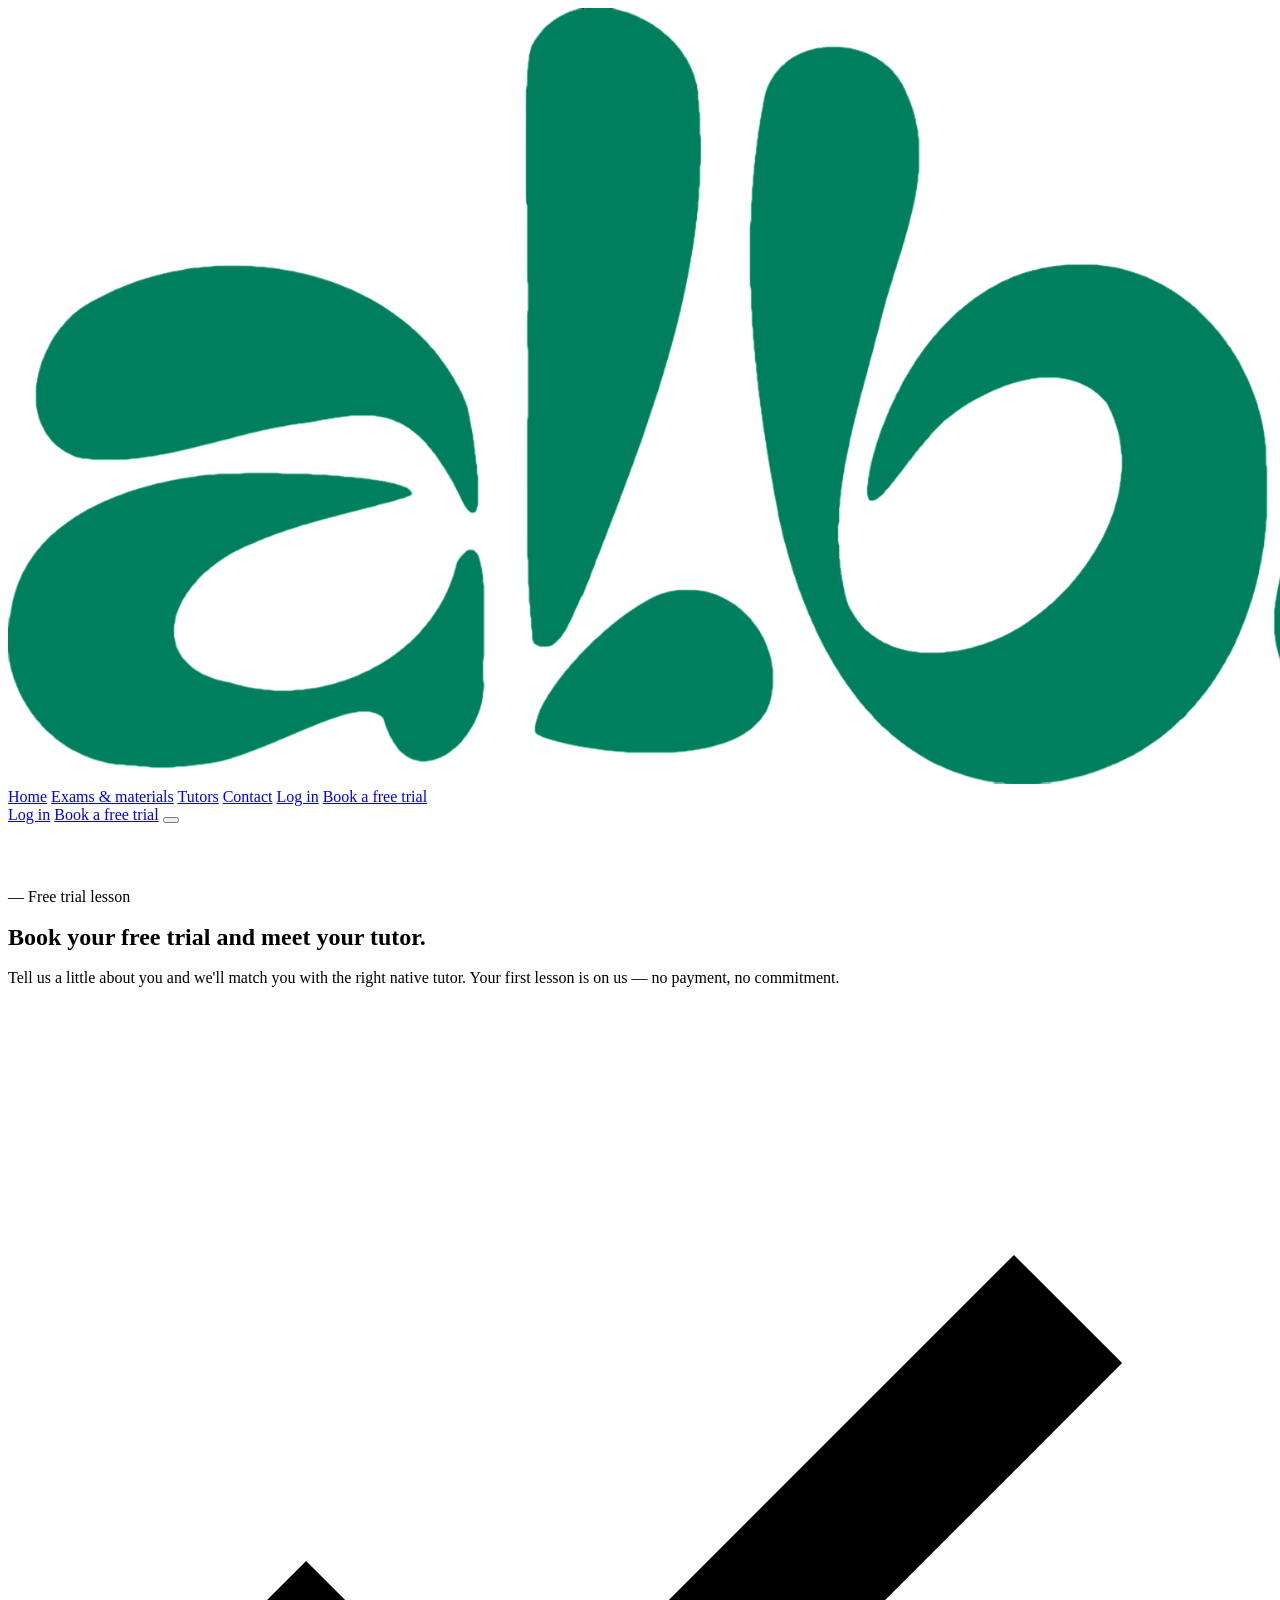
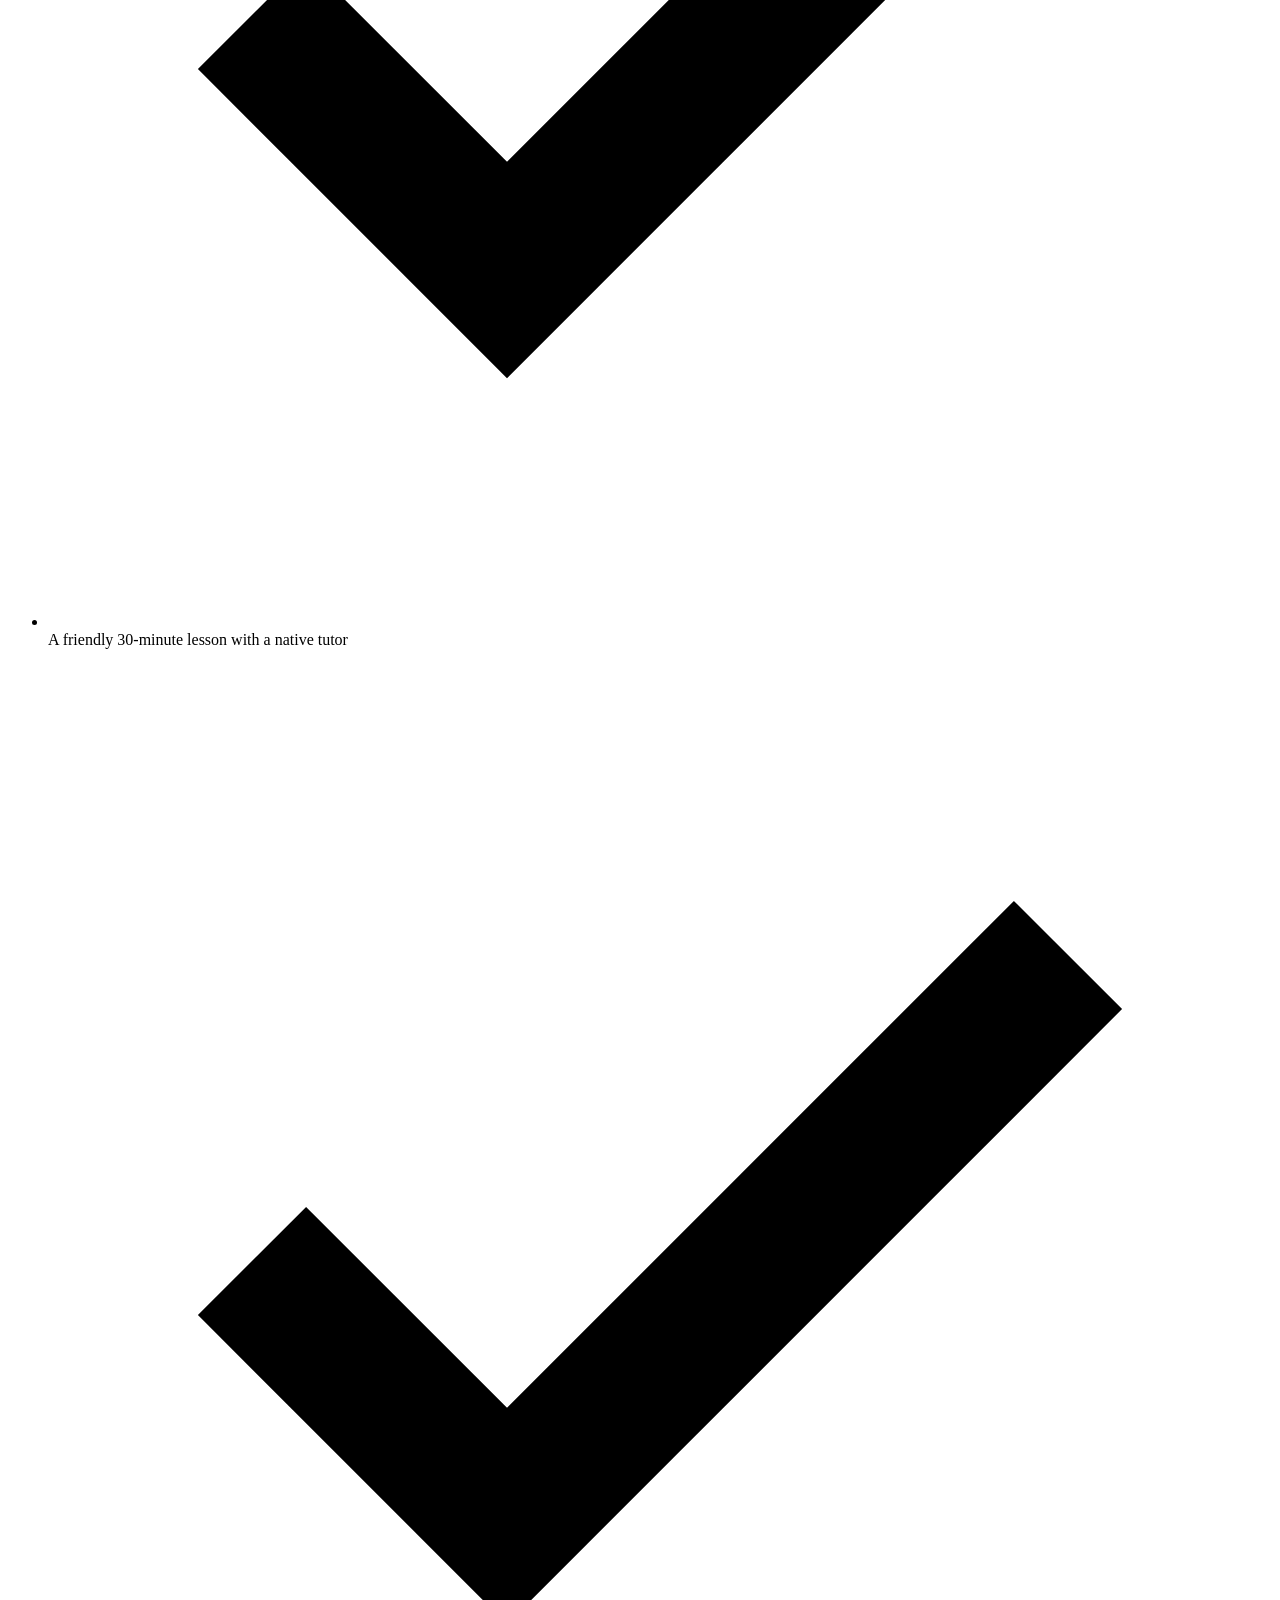
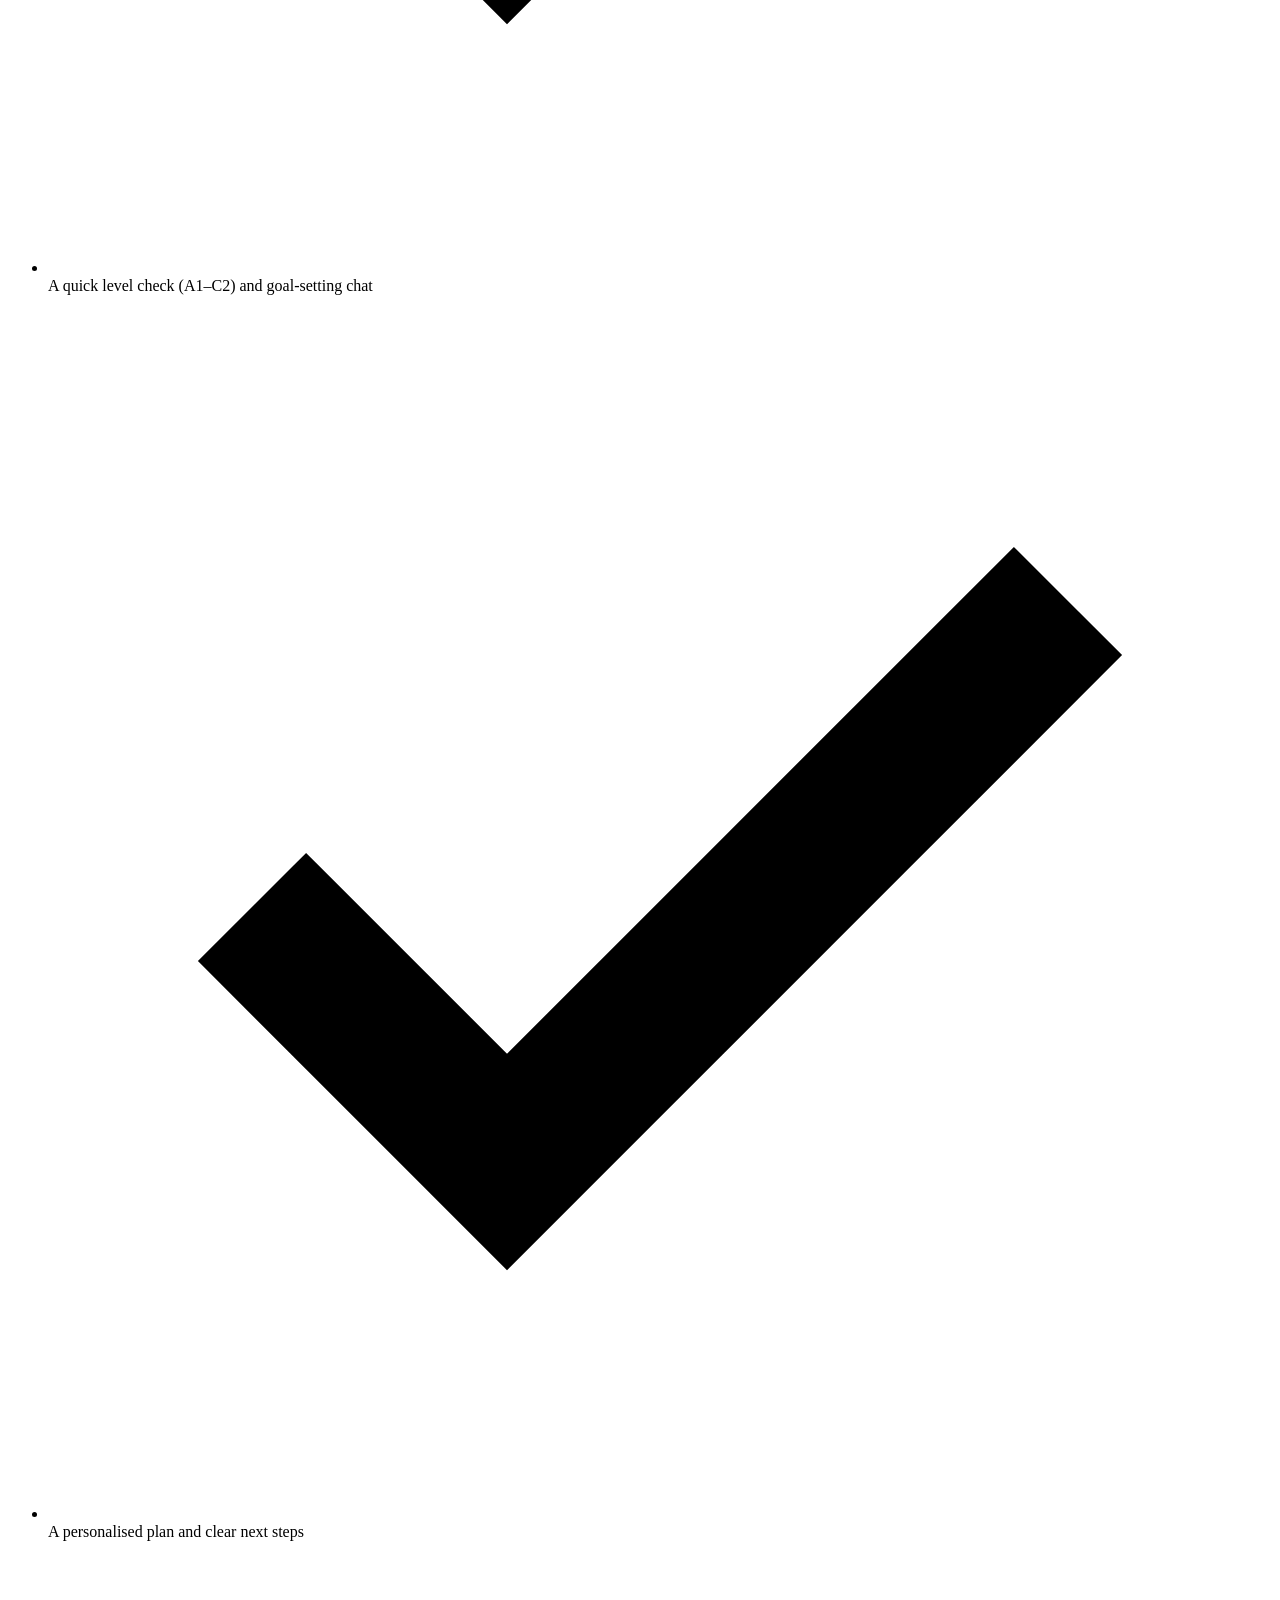
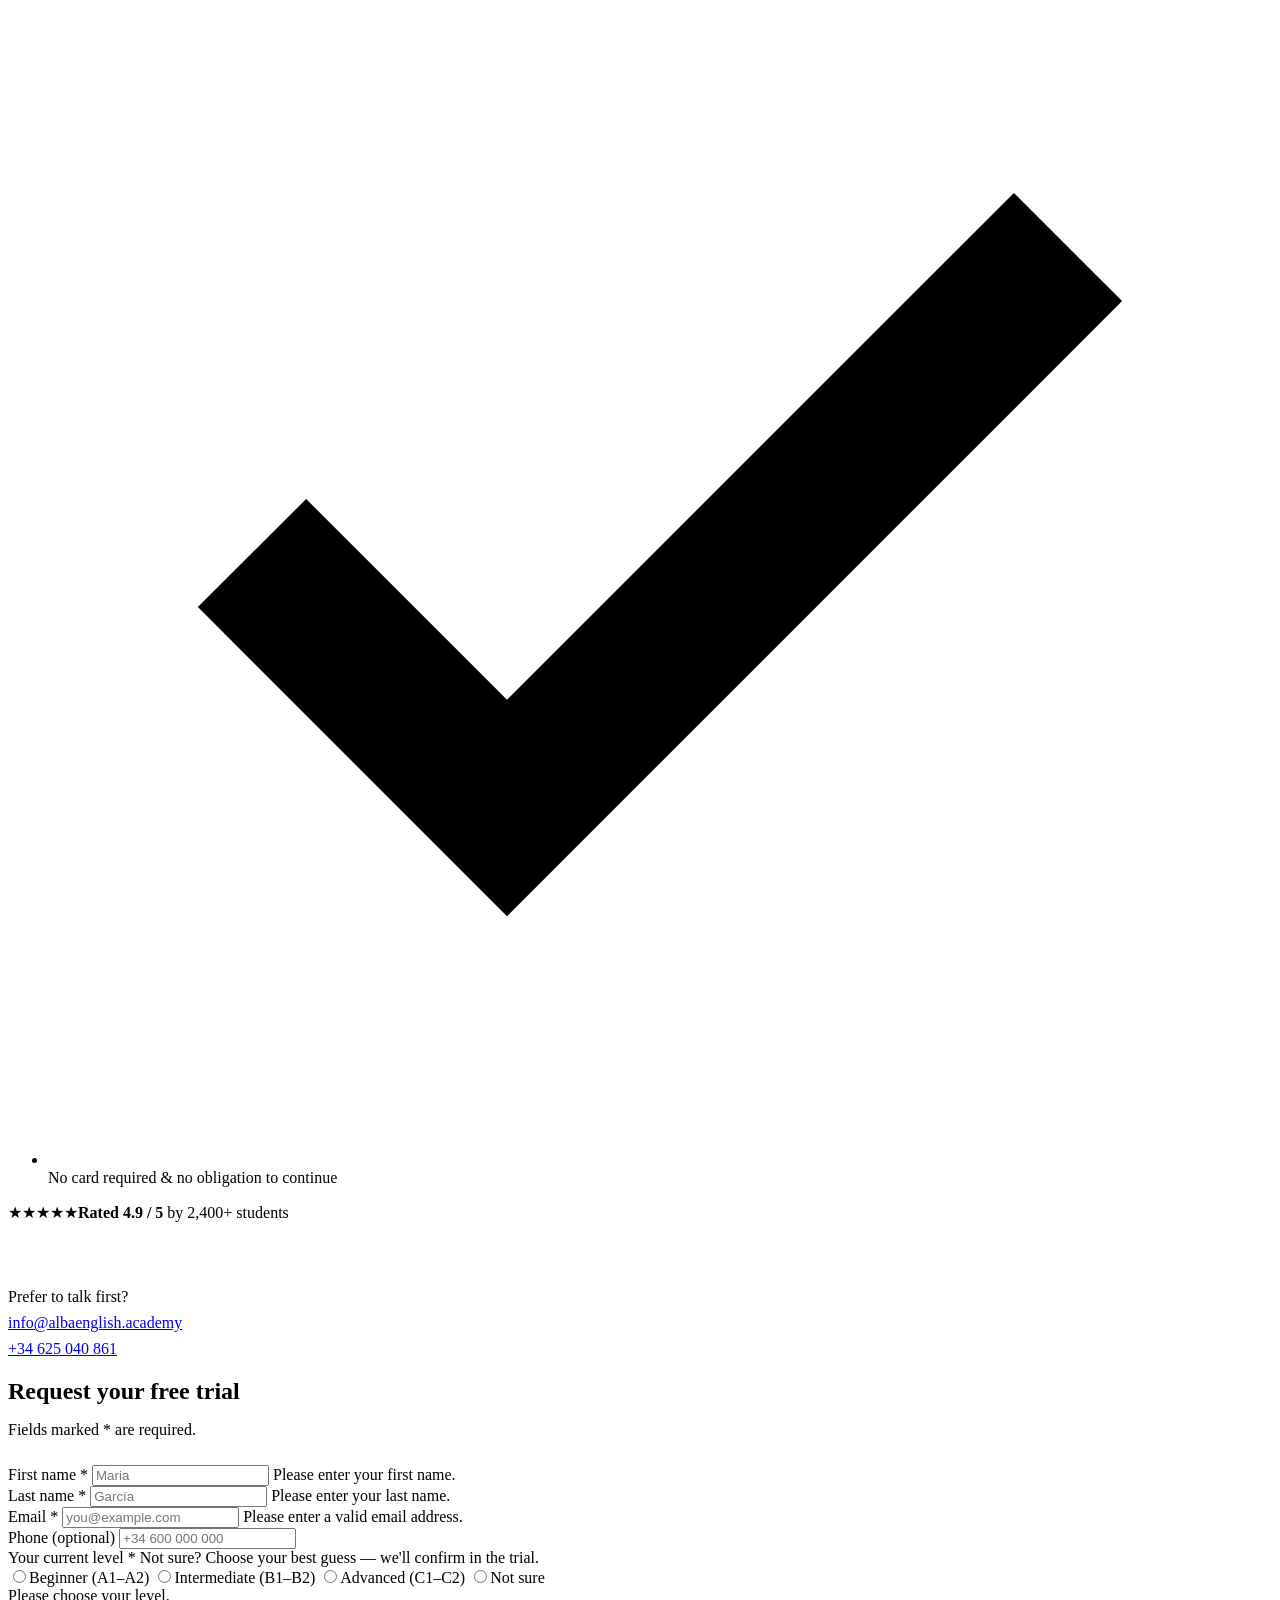
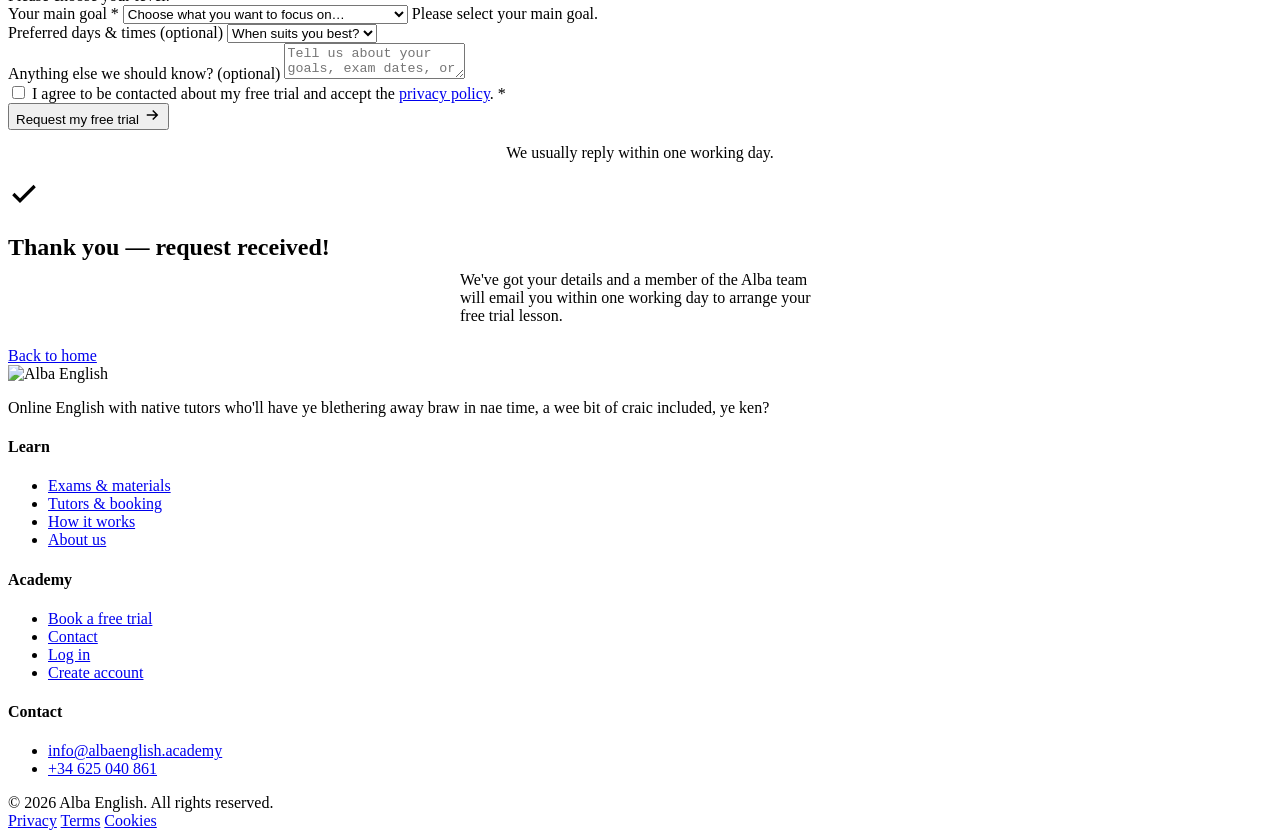
==== book.html @ c5442023 "Update and rename book-lesson.html to book.html" ====
<!DOCTYPE html>
<html lang="en">
<head>
<meta charset="UTF-8" />
<meta name="viewport" content="width=device-width, initial-scale=1.0" />
<title>Book a Free Trial Lesson — Alba English</title>
<meta name="description" content="Book your free online trial lesson with a native English tutor. Tell us your level and goals and we'll match you with the right tutor." />
<link rel="icon" type="image/png" href="images/favicon.png" />
<link rel="preconnect" href="https://fonts.googleapis.com" />
<link rel="preconnect" href="https://fonts.gstatic.com" crossorigin />
<link href="https://fonts.googleapis.com/css2?family=Sora:wght@400;500;600;700;800&family=Plus+Jakarta+Sans:ital,wght@0,400;0,500;0,600;0,700;0,800;1,500&display=swap" rel="stylesheet" />
<link rel="stylesheet" href="styles/styles.css" />
</head>
<body>

<header class="site-head">
  <div class="wrap head-inner">
    <a href="index.html" class="brand" aria-label="Alba English home"><img src="images/logo.png" alt="Alba English" /></a>
    <nav class="nav" id="nav" aria-label="Primary">
      <a href="index.html">Home</a>
      <a href="exams.html">Exams &amp; materials</a>
      <a href="tutors.html">Tutors</a>
      <a href="contact.html">Contact</a>
      <a href="login.html" class="nav-only-mobile">Log in</a>
      <a href="book.html" class="nav-only-mobile">Book a free trial</a>
    </nav>
    <div class="head-cta">
      <a href="login.html" class="head-login">Log in</a>
      <a href="book.html" class="btn btn-primary btn--sm">Book a free trial</a>
      <button class="burger" id="burger" aria-label="Open menu" aria-expanded="false" aria-controls="nav"><span></span><span></span><span></span></button>
    </div>
  </div>
</header>

<main>

<section class="section" data-screen-label="Book a lesson" style="padding-top:clamp(40px,5vw,72px);">
  <div class="wrap">
    <div class="split" style="align-items:start;gap:clamp(36px,5vw,80px);">

      <!-- Left: reassurance -->
      <div class="book-aside reveal">
        <span class="kicker"><span class="no">—</span> Free trial lesson</span>
        <h1 class="h2" style="margin:18px 0 18px;">Book your free trial and meet your tutor.</h1>
        <p class="lede">Tell us a little about you and we'll match you with the right native tutor. Your first lesson is on us — no payment, no commitment.</p>

        <ul class="checklist">
          <li><span class="check" aria-hidden="true"><svg viewBox="0 0 24 24" fill="none" stroke="currentColor" stroke-width="3"><path d="M20 6 9 17l-5-5"/></svg></span><span>A friendly 30-minute lesson with a native tutor</span></li>
          <li><span class="check" aria-hidden="true"><svg viewBox="0 0 24 24" fill="none" stroke="currentColor" stroke-width="3"><path d="M20 6 9 17l-5-5"/></svg></span><span>A quick level check (A1–C2) and goal-setting chat</span></li>
          <li><span class="check" aria-hidden="true"><svg viewBox="0 0 24 24" fill="none" stroke="currentColor" stroke-width="3"><path d="M20 6 9 17l-5-5"/></svg></span><span>A personalised plan and clear next steps</span></li>
          <li><span class="check" aria-hidden="true"><svg viewBox="0 0 24 24" fill="none" stroke="currentColor" stroke-width="3"><path d="M20 6 9 17l-5-5"/></svg></span><span>No card required &amp; no obligation to continue</span></li>
        </ul>

        <div class="book-trust">
          <div class="av-row" aria-hidden="true"><span class="a"></span><span class="a"></span><span class="a"></span><span class="a"></span></div>
          <p><span class="stars" aria-hidden="true">★★★★★</span><b>Rated 4.9 / 5</b> by 2,400+ students</p>
        </div>

        <div class="book-contact" style="margin-top:26px;padding-top:24px;border-top:1px solid var(--line);">
          <p class="small muted" style="margin-bottom:8px;">Prefer to talk first?</p>
          <div class="book-contact-links" style="display:flex;flex-direction:column;align-items:flex-start;gap:8px;">
            <a href="mailto:info@albaenglish.academy" class="link">info@albaenglish.academy</a>
            <a href="tel:+34625040861" class="link">+34 625 040 861</a>
          </div>
        </div>
      </div>

      <!-- Right: form -->
      <div class="reveal d1">
        <div class="form-card">
          <form id="trialForm" data-validate data-success="#trialSuccess" novalidate>
            <h2 class="h3" style="margin-bottom:6px;">Request your free trial</h2>
            <p class="muted small" style="margin-bottom:26px;">Fields marked <span class="req" aria-hidden="true">*</span> are required.</p>

            <div class="field-row">
              <div class="field">
                <label for="firstName">First name <span class="req" aria-hidden="true">*</span></label>
                <input class="input" type="text" id="firstName" name="firstName" autocomplete="given-name" placeholder="Maria" required />
                <span class="field-err">Please enter your first name.</span>
              </div>
              <div class="field">
                <label for="lastName">Last name <span class="req" aria-hidden="true">*</span></label>
                <input class="input" type="text" id="lastName" name="lastName" autocomplete="family-name" placeholder="García" required />
                <span class="field-err">Please enter your last name.</span>
              </div>
            </div>

            <div class="field-row">
              <div class="field">
                <label for="email">Email <span class="req" aria-hidden="true">*</span></label>
                <input class="input" type="email" id="email" name="email" autocomplete="email" placeholder="you@example.com" required />
                <span class="field-err">Please enter a valid email address.</span>
              </div>
              <div class="field">
                <label for="phone">Phone <span class="hint">(optional)</span></label>
                <input class="input" type="tel" id="phone" name="phone" autocomplete="tel" placeholder="+34 600 000 000" />
              </div>
            </div>

            <div class="field">
              <label>Your current level <span class="req" aria-hidden="true">*</span></label>
              <span class="hint" style="margin-top:-2px;">Not sure? Choose your best guess — we'll confirm in the trial.</span>
              <div class="chips" role="radiogroup" aria-label="Your current level">
                <span class="chip"><input type="radio" id="lvl-beg" name="level" value="Beginner (A1–A2)" required /><label for="lvl-beg">Beginner (A1–A2)</label></span>
                <span class="chip"><input type="radio" id="lvl-int" name="level" value="Intermediate (B1–B2)" /><label for="lvl-int">Intermediate (B1–B2)</label></span>
                <span class="chip"><input type="radio" id="lvl-adv" name="level" value="Advanced (C1–C2)" /><label for="lvl-adv">Advanced (C1–C2)</label></span>
                <span class="chip"><input type="radio" id="lvl-unsure" name="level" value="Not sure" /><label for="lvl-unsure">Not sure</label></span>
              </div>
              <span class="field-err">Please choose your level.</span>
            </div>

            <div class="field">
              <label for="goal">Your main goal <span class="req" aria-hidden="true">*</span></label>
              <select class="select" id="goal" name="goal" required>
                <option value="" disabled selected>Choose what you want to focus on…</option>
                <option>Pass an exam (Cambridge, IELTS, Trinity…)</option>
                <option>Improve conversation &amp; fluency</option>
                <option>Business / professional English</option>
                <option>School or university support</option>
                <option>General English improvement</option>
                <option>Something else</option>
              </select>
              <span class="field-err">Please select your main goal.</span>
            </div>

            <div class="field">
              <label for="availability">Preferred days &amp; times <span class="hint">(optional)</span></label>
              <select class="select" id="availability" name="availability">
                <option value="" disabled selected>When suits you best?</option>
                <option>Weekday mornings</option>
                <option>Weekday afternoons</option>
                <option>Weekday evenings</option>
                <option>Weekends</option>
                <option>I'm flexible</option>
              </select>
            </div>

            <div class="field">
              <label for="message">Anything else we should know? <span class="hint">(optional)</span></label>
              <textarea class="textarea" id="message" name="message" placeholder="Tell us about your goals, exam dates, or any questions…"></textarea>
            </div>

            <div class="checkbox-row">
              <input type="checkbox" id="consent" name="consent" required />
              <label for="consent">I agree to be contacted about my free trial and accept the <a href="#">privacy policy</a>. <span class="req" aria-hidden="true">*</span></label>
            </div>

            <button type="submit" class="btn btn-primary btn--lg btn--block">Request my free trial <span class="ar" aria-hidden="true"><svg width="18" height="18" viewBox="0 0 24 24" fill="none" stroke="currentColor" stroke-width="2"><path d="M5 12h14M13 6l6 6-6 6"/></svg></span></button>
            <p class="muted small" style="text-align:center;margin-top:14px;">We usually reply within one working day.</p>
          </form>

          <div id="trialSuccess" class="form-success">
            <div class="fic" aria-hidden="true"><svg width="32" height="32" viewBox="0 0 24 24" fill="none" stroke="currentColor" stroke-width="2.4"><path d="M20 6 9 17l-5-5"/></svg></div>
            <h2 class="h3" style="margin-bottom:10px;">Thank you — request received!</h2>
            <p class="muted" style="max-width:360px;margin:0 auto 22px;">We've got your details and a member of the Alba team will email you within one working day to arrange your free trial lesson.</p>
            <a href="index.html" class="btn btn-line">Back to home</a>
          </div>
        </div>
      </div>

    </div>
  </div>
</section>

</main>

<footer class="site-foot">
  <div class="wrap">
    <div class="foot-top">
      <div class="foot-brand">
        <img src="images/logo-cream.png" alt="Alba English" />
        <p>Online English with native tutors who'll have ye blethering away braw in nae time, a wee bit of craic included, ye ken?</p>
      </div>
      <div class="foot-col">
        <h4>Learn</h4>
        <ul>
          <li><a href="exams.html">Exams &amp; materials</a></li>
          <li><a href="tutors.html">Tutors &amp; booking</a></li>
          <li><a href="exams.html#how-lessons-work">How it works</a></li>
          <li><a href="index.html#about">About us</a></li>
        </ul>
      </div>
      <div class="foot-col">
        <h4>Academy</h4>
        <ul>
          <li><a href="book.html">Book a free trial</a></li>
          <li><a href="contact.html">Contact</a></li>
          <li><a href="login.html">Log in</a></li>
          <li><a href="signup.html">Create account</a></li>
        </ul>
      </div>
      <div class="foot-col">
        <h4>Contact</h4>
        <ul>
          <li><a href="mailto:info@albaenglish.academy">info@albaenglish.academy</a></li>
          <li><a href="tel:+34625040861">+34 625 040 861</a></li>
        </ul>
      </div>
    </div>
    <div class="foot-bottom">
      <span>© 2026 Alba English. All rights reserved.</span>
      <div class="foot-legal">
        <a href="privacy.html">Privacy</a>
        <a href="terms.html">Terms</a>
        <a href="cookies.html">Cookies</a>
      </div>
    </div>
  </div>
</footer>

<script src="js/image-slot.js"></script>
<script src="js/script.js"></script>
</body>
</html>
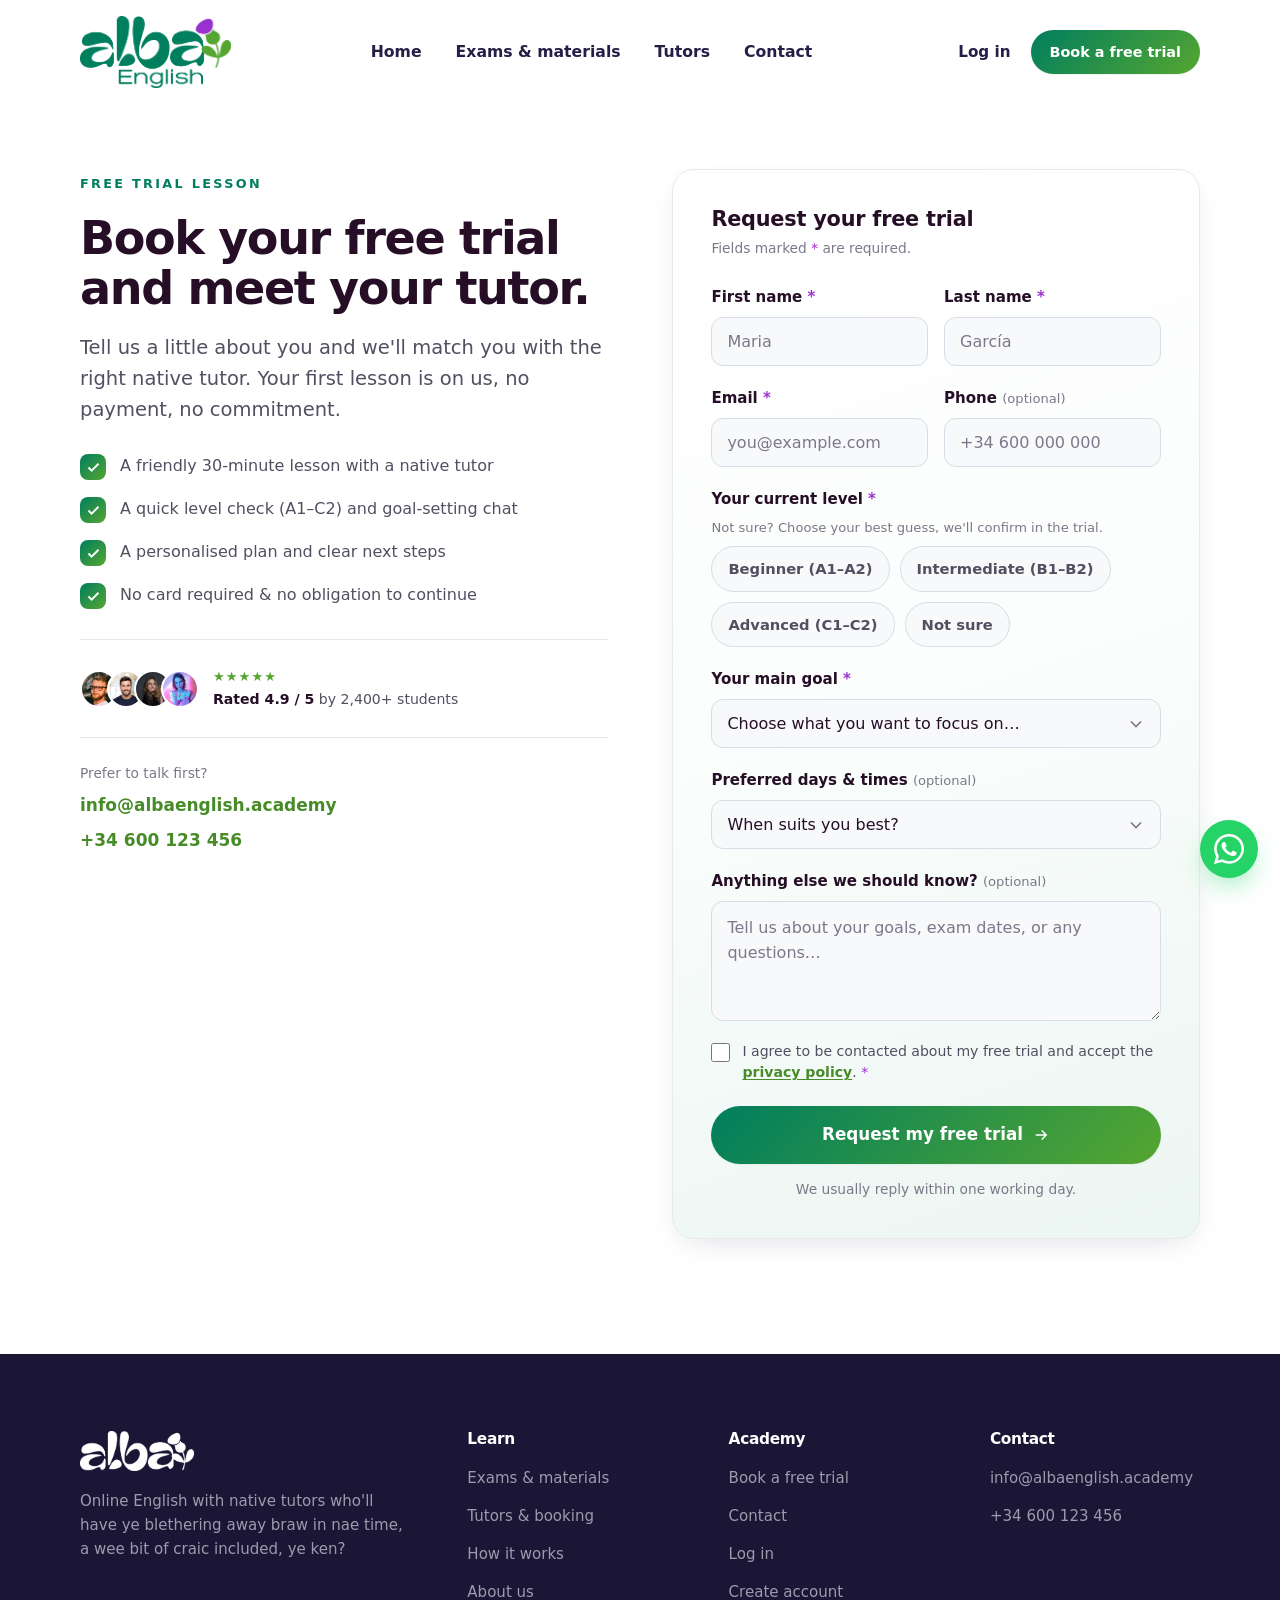
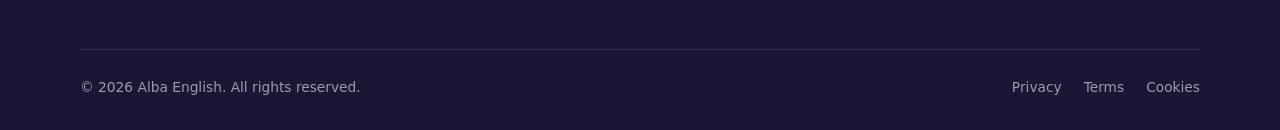
==== commit eae5eb63: "Add files via upload" ====
--- a/book.html
+++ b/book.html
@@ -3,7 +3,7 @@
 <head>
 <meta charset="UTF-8" />
 <meta name="viewport" content="width=device-width, initial-scale=1.0" />
-<title>Book a Free Trial Lesson — Alba English</title>
+<title>Book a Free Trial Lesson, Alba English</title>
 <meta name="description" content="Book your free online trial lesson with a native English tutor. Tell us your level and goals and we'll match you with the right tutor." />
 <link rel="icon" type="image/png" href="images/favicon.png" />
 <link rel="preconnect" href="https://fonts.googleapis.com" />
@@ -42,7 +42,7 @@
       <div class="book-aside reveal">
         <span class="kicker"><span class="no">—</span> Free trial lesson</span>
         <h1 class="h2" style="margin:18px 0 18px;">Book your free trial and meet your tutor.</h1>
-        <p class="lede">Tell us a little about you and we'll match you with the right native tutor. Your first lesson is on us — no payment, no commitment.</p>
+        <p class="lede">Tell us a little about you and we'll match you with the right native tutor. Your first lesson is on us, no payment, no commitment.</p>
 
         <ul class="checklist">
           <li><span class="check" aria-hidden="true"><svg viewBox="0 0 24 24" fill="none" stroke="currentColor" stroke-width="3"><path d="M20 6 9 17l-5-5"/></svg></span><span>A friendly 30-minute lesson with a native tutor</span></li>
@@ -60,7 +60,7 @@
           <p class="small muted" style="margin-bottom:8px;">Prefer to talk first?</p>
           <div class="book-contact-links" style="display:flex;flex-direction:column;align-items:flex-start;gap:8px;">
             <a href="mailto:info@albaenglish.academy" class="link">info@albaenglish.academy</a>
-            <a href="tel:+34625040861" class="link">+34 625 040 861</a>
+            <a href="tel:+34600123456" class="link">+34 600 123 456</a>
           </div>
         </div>
       </div>
@@ -99,7 +99,7 @@
 
             <div class="field">
               <label>Your current level <span class="req" aria-hidden="true">*</span></label>
-              <span class="hint" style="margin-top:-2px;">Not sure? Choose your best guess — we'll confirm in the trial.</span>
+              <span class="hint" style="margin-top:-2px;">Not sure? Choose your best guess, we'll confirm in the trial.</span>
               <div class="chips" role="radiogroup" aria-label="Your current level">
                 <span class="chip"><input type="radio" id="lvl-beg" name="level" value="Beginner (A1–A2)" required /><label for="lvl-beg">Beginner (A1–A2)</label></span>
                 <span class="chip"><input type="radio" id="lvl-int" name="level" value="Intermediate (B1–B2)" /><label for="lvl-int">Intermediate (B1–B2)</label></span>
@@ -151,7 +151,7 @@
 
           <div id="trialSuccess" class="form-success">
             <div class="fic" aria-hidden="true"><svg width="32" height="32" viewBox="0 0 24 24" fill="none" stroke="currentColor" stroke-width="2.4"><path d="M20 6 9 17l-5-5"/></svg></div>
-            <h2 class="h3" style="margin-bottom:10px;">Thank you — request received!</h2>
+            <h2 class="h3" style="margin-bottom:10px;">Thank you, request received!</h2>
             <p class="muted" style="max-width:360px;margin:0 auto 22px;">We've got your details and a member of the Alba team will email you within one working day to arrange your free trial lesson.</p>
             <a href="index.html" class="btn btn-line">Back to home</a>
           </div>
@@ -193,7 +193,7 @@
         <h4>Contact</h4>
         <ul>
           <li><a href="mailto:info@albaenglish.academy">info@albaenglish.academy</a></li>
-          <li><a href="tel:+34625040861">+34 625 040 861</a></li>
+          <li><a href="tel:+34600123456">+34 600 123 456</a></li>
         </ul>
       </div>
     </div>
--- a/styles/styles.css
+++ b/styles/styles.css
@@ -0,0 +1,998 @@
+/* ===========================================================
+   Alba English v2 — modern ed-tech system
+   Whites + light greys · Indigo/plum ink · Green CTAs · Orchid pop
+   Sora (display) + Plus Jakarta Sans (UI/body)
+   =========================================================== */
+:root{
+  /* Neutrals */
+  --white:#FFFFFF;
+  --grey-50:#F8F9FB;
+  --grey-100:#F1F3F7;
+  --grey-150:#E9ECF2;
+  --grey-200:#E1E5EC;
+  --grey-300:#D2D7E1;
+  --line:#E6E9F0;
+  --line-2:#D7DCE6;
+  /* Brand inks */
+  --plum:#260F26;
+  --indigo:#251F47;
+  --indigo-2:#1B1636;
+  --blue:#404E7C;
+  --body:#534F61;
+  --body-soft:#7C7889;
+  /* Greens — logo palette */
+  --green:#55A630;      /* leaf green (primary CTA) */
+  --green-600:#478C28;
+  --green-700:#3C7822;
+  --emerald:#007E5E;    /* logo wordmark jade */
+  --emerald-600:#00684D;
+  --emerald-700:#005740;
+  --emerald-bg:#E3F1EC;
+  --sage:#71B48D;
+  --mint:#86CB92;
+  --mint-bg:#EAF5EC;
+  --mint-bg-2:#DCEFDF;
+  /* Logo green gradients */
+  --grad-green:linear-gradient(135deg,#007E5E 0%,#55A630 100%);
+  --grad-green-700:linear-gradient(135deg,#00684D 0%,#478C28 100%);
+  --grad-card:linear-gradient(162deg,#FFFFFF 0%,#FBFEFC 46%,var(--emerald-bg) 132%);
+  --grad-card-mint:linear-gradient(162deg,#FFFFFF 0%,#FCFEFB 46%,var(--mint-bg) 130%);
+  /* Orchid pop */
+  --orchid:#9932CC;
+  --orchid-600:#882FB6;
+  --orchid-bg:#F3E6F9;
+  /* Feedback */
+  --err:#C8453B;
+  --err-bg:#FBEBEA;
+  /* On dark */
+  --on-dark:#EDEBF5;
+  --on-dark-soft:rgba(237,235,245,.62);
+  --on-dark-line:rgba(237,235,245,.14);
+  /* Type */
+  --display:"Sora",system-ui,-apple-system,Segoe UI,sans-serif;
+  --sans:"Plus Jakarta Sans",system-ui,-apple-system,Segoe UI,sans-serif;
+  /* Radius */
+  --r-xs:8px;
+  --r-sm:12px;
+  --r:16px;
+  --r-lg:22px;
+  --r-xl:30px;
+  --r-pill:999px;
+  /* Shadow — soft */
+  --sh-xs:0 1px 2px rgba(38,15,38,.06);
+  --sh-sm:0 2px 8px -2px rgba(38,15,38,.10);
+  --sh:0 10px 30px -12px rgba(37,31,71,.18);
+  --sh-lg:0 30px 60px -24px rgba(37,31,71,.30);
+  --sh-green:0 16px 30px -14px rgba(0,126,94,.40);
+  --ease:cubic-bezier(.2,.7,.3,1);
+  --wrap:1200px;
+  --gut:40px;
+}
+*,*::before,*::after{box-sizing:border-box;margin:0;padding:0;}
+html{-webkit-font-smoothing:antialiased;text-rendering:optimizeLegibility;font-size:16px;scroll-behavior:smooth;}
+body{font-family:var(--sans);background:var(--white);color:var(--body);line-height:1.6;font-size:1.0625rem;overflow-x:hidden;}
+img{max-width:100%;display:block;}
+a{color:inherit;text-decoration:none;}
+button{font-family:inherit;cursor:pointer;border:none;background:none;}
+::selection{background:var(--mint);color:var(--plum);}
+
+.wrap{max-width:var(--wrap);margin:0 auto;padding:0 var(--gut);}
+
+/* ---------- Typography ---------- */
+h1,h2,h3,h4{font-family:var(--display);color:var(--plum);line-height:1.08;letter-spacing:-.02em;font-weight:700;}
+h1{font-size:clamp(2.6rem,5.4vw,4.3rem);font-weight:800;letter-spacing:-.03em;}
+.h2{font-size:clamp(2rem,3.6vw,3rem);font-weight:700;}
+.h3{font-size:1.3rem;font-weight:700;letter-spacing:-.01em;}
+.it{color:var(--green);font-style:normal;}
+.em{color:var(--plum);font-weight:600;}
+.body{font-size:1.0625rem;color:var(--body);line-height:1.65;}
+.body--measure{max-width:46ch;}
+.statement{font-family:var(--display);font-weight:500;font-size:clamp(1.4rem,2.4vw,2rem);line-height:1.34;color:var(--plum);letter-spacing:-.01em;}
+.statement .em{font-weight:700;}
+.statement .un{color:var(--blue);}
+
+.kicker{display:inline-flex;align-items:center;gap:9px;font-family:var(--display);font-weight:600;font-size:.8rem;letter-spacing:.18em;text-transform:uppercase;color:var(--emerald);}
+.kicker .no{font-family:var(--display);font-variant-numeric:tabular-nums;color:var(--orchid);font-weight:700;font-size:.92em;letter-spacing:.06em;}
+.kicker--on-dark{color:var(--mint);}
+.kicker--on-dark .no{color:var(--mint);}
+
+.link{display:inline-flex;align-items:center;gap:8px;font-weight:700;color:var(--green-600);transition:gap .2s var(--ease);}
+.link .ar{transition:transform .25s var(--ease);}
+.ar{display:inline-flex;align-items:center;}
+.ar svg{display:block;}
+.link:hover{gap:11px;}
+
+/* ---------- Buttons ---------- */
+.btn{display:inline-flex;align-items:center;justify-content:center;gap:9px;white-space:nowrap;font-family:var(--sans);font-weight:700;font-size:.98rem;line-height:1;padding:0 24px;height:52px;border-radius:var(--r-pill);transition:background .2s var(--ease),color .2s,border-color .2s,transform .14s var(--ease),box-shadow .25s var(--ease);}
+.btn .ar{transition:transform .25s var(--ease);}
+.btn:hover .ar{transform:translateX(3px);}
+.btn:active{transform:translateY(1px);}
+.btn--sm{height:44px;font-size:.9rem;padding:0 19px;}
+.btn--lg{height:58px;font-size:1.05rem;padding:0 30px;}
+.btn--block{width:100%;}
+.btn-primary{background:var(--green);color:#fff;box-shadow:var(--sh-xs);}
+.btn-primary:hover{background:var(--green-600);box-shadow:var(--sh-green);transform:translateY(-2px);}
+.btn-primary:active{transform:translateY(0);}
+.btn-dark{background:var(--indigo);color:#fff;}
+.btn-dark:hover{background:var(--indigo-2);transform:translateY(-2px);box-shadow:var(--sh);}
+.btn-line{background:transparent;color:var(--plum);border:1.5px solid var(--line-2);}
+.btn-line:hover{border-color:var(--plum);background:var(--grey-150);transform:translateY(-2px);box-shadow:var(--sh);}
+.btn-line:active{transform:translateY(0);}
+.btn-white{background:#fff;color:var(--indigo);box-shadow:var(--sh-sm);}
+.btn-white:hover{transform:translateY(-2px);box-shadow:var(--sh);}
+.btn-ghost-light{background:rgba(237,235,245,.08);color:var(--on-dark);border:1.5px solid var(--on-dark-line);}
+.btn-ghost-light:hover{border-color:var(--on-dark);background:rgba(237,235,245,.14);transform:translateY(-2px);}
+.btn-ghost-light:active{transform:translateY(0);}
+.btn:disabled{opacity:.5;cursor:not-allowed;transform:none;box-shadow:none;}
+
+.stars{color:var(--green);letter-spacing:.08em;font-size:.95rem;}
+
+/* ---------- Header ---------- */
+.site-head{position:sticky;top:0;z-index:100;background:rgba(255,255,255,.82);backdrop-filter:saturate(160%) blur(14px);-webkit-backdrop-filter:saturate(160%) blur(14px);border-bottom:1px solid transparent;transition:border-color .25s,box-shadow .25s,background .25s;}
+.site-head.is-stuck{border-color:var(--line);box-shadow:var(--sh-sm);}
+.head-inner{display:flex;align-items:center;justify-content:space-between;gap:24px;height:104px;}
+.brand img{height:72px;width:auto;}
+.nav{display:flex;align-items:center;gap:6px;}
+.nav a{position:relative;padding:9px 14px;font-weight:600;font-size:.98rem;color:var(--indigo);border-radius:var(--r-xs);transition:background .18s,color .18s;}
+.nav a:hover{color:var(--green-600);}
+.nav a::after{content:"";position:absolute;left:14px;right:14px;bottom:3px;height:2px;background:var(--green-600);transform:scaleX(0);transform-origin:left;transition:transform .18s;}
+.nav a:hover::after{transform:scaleX(1);}
+.nav a.active{color:var(--green-600);}
+.head-cta{display:flex;align-items:center;gap:14px;}
+.head-login{position:relative;font-weight:700;font-size:.95rem;color:var(--indigo);padding:8px 6px;transition:color .18s;}
+.head-login::after{content:"";position:absolute;left:6px;right:6px;bottom:3px;height:2px;background:var(--green-600);transform:scaleX(0);transform-origin:left;transition:transform .18s;}
+.head-login:hover{color:var(--green-600);}
+.head-login:hover::after{transform:scaleX(1);}
+.nav-only-mobile{display:none;}
+.burger{display:none;flex-direction:column;justify-content:center;gap:5px;width:46px;height:46px;border-radius:var(--r-xs);}
+.burger span{display:block;width:22px;height:2px;background:var(--indigo);border-radius:2px;transition:transform .25s var(--ease),opacity .2s;margin:0 auto;}
+.burger[aria-expanded="true"] span:nth-child(1){transform:translateY(7px) rotate(45deg);}
+.burger[aria-expanded="true"] span:nth-child(2){opacity:0;}
+.burger[aria-expanded="true"] span:nth-child(3){transform:translateY(-7px) rotate(-45deg);}
+
+/* ---------- Sections ---------- */
+.section{padding:clamp(70px,9vw,120px) 0;}
+.section--snug{padding:clamp(50px,6vw,80px) 0;}
+.section.alt{background:var(--grey-50);}
+.section.ruled{border-top:1px solid var(--line);}
+
+.lead-grid{display:grid;grid-template-columns:1fr;gap:clamp(16px,2.2vw,28px);align-items:start;}
+.lg-aside{position:static;}
+.lg-aside:empty{display:none;}
+.lg-aside .kicker{margin-bottom:16px;}
+.lg-aside .h2{margin-bottom:0;}
+.lead-grid .statement{max-width:48ch;}
+.lead-grid .body{max-width:56ch;}
+/* Overtitles: drop the leading number/dash */
+.kicker .no{display:none;}
+
+/* ---------- Hero ---------- */
+.hero{position:relative;padding:clamp(56px,8vw,104px) 0 clamp(60px,8vw,96px);background:
+  radial-gradient(120% 120% at 92% 0%,var(--mint-bg) 0%,transparent 46%),
+  radial-gradient(90% 90% at 4% 100%,var(--orchid-bg) 0%,transparent 40%),
+  var(--white);}
+.hero-grid{display:grid;grid-template-columns:1.05fr .95fr;gap:clamp(36px,5vw,72px);align-items:center;}
+.hero .kicker{margin-bottom:20px;}
+.hero h1{margin-bottom:24px;}
+.hero-sub{font-size:1.22rem;color:var(--body);max-width:40ch;line-height:1.55;}
+.hero-cta{display:flex;flex-wrap:wrap;gap:14px;margin-top:34px;}
+.hero-meta{display:flex;align-items:center;gap:22px;margin-top:40px;flex-wrap:wrap;}
+.hero-meta .mi{display:flex;flex-direction:column;gap:3px;}
+.hero-meta .mi span:last-child{font-size:.84rem;color:var(--body-soft);font-weight:500;}
+.hero-meta .mi b{font-family:var(--display);font-size:1.5rem;font-weight:700;color:var(--plum);}
+.hero-meta .mi>:first-child{display:flex;align-items:center;min-height:2rem;line-height:1;}
+.hero-meta .mi .stars{margin-bottom:1px;}
+.hero-divider{width:1px;height:38px;background:var(--line-2);}
+.tabular{font-variant-numeric:tabular-nums;}
+
+.hero-media{position:relative;}
+.hero-media img,.hero-media video{display:block;width:100%;height:clamp(360px,46vw,520px);border-radius:var(--r-xl);overflow:hidden;box-shadow:var(--sh-lg);background:var(--grey-100);object-fit:cover;object-position:center 78%;}
+.hero-tag{position:absolute;top:20px;left:20px;display:inline-flex;align-items:center;gap:8px;background:rgba(255,255,255,.92);backdrop-filter:blur(6px);padding:9px 15px;border-radius:var(--r-pill);font-weight:700;font-size:.84rem;color:var(--indigo);box-shadow:var(--sh-sm);}
+.hero-tag .dot{width:8px;height:8px;border-radius:50%;background:var(--green);box-shadow:0 0 0 4px rgba(85,166,48,.22);animation:pulse 2.4s var(--ease) infinite;}
+@keyframes pulse{0%,100%{box-shadow:0 0 0 4px rgba(85,166,48,.22);}50%{box-shadow:0 0 0 7px rgba(85,166,48,.05);}}
+.hero-cred{position:absolute;bottom:20px;right:20px;display:flex;align-items:center;gap:12px;background:#fff;padding:14px 18px;border-radius:var(--r);box-shadow:var(--sh);max-width:78%;}
+.hero-cred .seal{width:40px;height:40px;flex-shrink:0;border-radius:12px;background:var(--mint-bg);color:var(--green-600);display:flex;align-items:center;justify-content:center;}
+.hero-cred .seal svg{width:22px;height:22px;}
+.hero-cred b{display:block;font-family:var(--display);font-size:.96rem;color:var(--plum);font-weight:700;}
+.hero-cred span{font-size:.8rem;color:var(--body-soft);}
+
+/* ---------- Exam marquee ---------- */
+.exam-marquee{background:var(--grey-50);border-top:1px solid var(--line);border-bottom:1px solid var(--line);padding:42px 0;display:flex;flex-direction:column;align-items:center;gap:26px;}
+.mq-label{font-family:var(--sans);font-weight:700;font-size:.74rem;letter-spacing:.14em;text-transform:uppercase;color:var(--body-soft);}
+.mq-viewport{width:100%;overflow:hidden;-webkit-mask-image:linear-gradient(90deg,transparent,#000 8%,#000 92%,transparent);mask-image:linear-gradient(90deg,transparent,#000 8%,#000 92%,transparent);}
+.mq-track{display:flex;align-items:center;gap:clamp(40px,6vw,84px);width:max-content;animation:marquee 38s linear infinite;}
+.mq-chip img{height:72px;width:auto;opacity:.58;filter:grayscale(1);transition:opacity .2s,filter .2s;}
+.mq-chip:hover img{opacity:1;filter:none;}
+@keyframes marquee{from{transform:translateX(0);}to{transform:translateX(-50%);}}
+
+/* ---------- Programmes ---------- */
+.prog-list{display:flex;flex-direction:column;}
+.prog-row{display:grid;grid-template-columns:auto 1fr auto auto;align-items:center;gap:24px;padding:26px 0;border-top:1px solid var(--line);transition:padding-left .25s var(--ease);}
+.prog-row:last-child{border-bottom:1px solid var(--line);}
+.prog-row:hover{padding-left:10px;}
+.prog-no{font-family:var(--display);font-weight:700;font-size:.9rem;color:var(--orchid);font-variant-numeric:tabular-nums;}
+.prog-main h3{margin-bottom:5px;transition:color .2s;}
+.prog-row:hover .prog-main h3{color:var(--green-600);}
+.prog-main p{font-size:.96rem;color:var(--body-soft);max-width:52ch;}
+.prog-level{font-weight:700;font-size:.82rem;color:var(--blue);background:var(--grey-100);padding:6px 12px;border-radius:var(--r-pill);white-space:nowrap;}
+.prog-arrow{width:42px;height:42px;border-radius:50%;border:1.5px solid var(--line-2);display:flex;align-items:center;justify-content:center;color:var(--indigo);transition:all .2s var(--ease);}
+.prog-row:hover .prog-arrow{background:var(--green);border-color:var(--green);color:#fff;transform:rotate(-2deg);}
+
+/* ---------- Steps ---------- */
+.steps-flow{display:grid;grid-template-columns:repeat(3,1fr);gap:clamp(20px,2.6vw,32px);counter-reset:step;}
+.step{position:relative;padding:32px;background:var(--white);border:1px solid var(--line);border-radius:var(--r-lg);counter-increment:step;transition:transform .25s var(--ease),box-shadow .25s,border-color .25s;}
+.step:hover{transform:translateY(-4px);box-shadow:var(--sh);border-color:var(--line-2);}
+.step .sn{display:flex;align-items:center;justify-content:center;width:46px;height:46px;border-radius:14px;background:var(--mint-bg);color:var(--green-600);font-family:var(--display);font-weight:800;font-size:1.2rem;margin-bottom:20px;}
+.step .sn::before{content:counter(step,decimal-leading-zero);}
+.step h3{margin-bottom:10px;}
+.step p{font-size:.98rem;color:var(--body-soft);}
+
+/* ---------- Principles ---------- */
+.principles{display:grid;grid-template-columns:repeat(3,1fr);gap:clamp(20px,2.6vw,30px);}
+.principle{padding:30px;background:var(--grey-50);border:1px solid var(--line);border-radius:var(--r-lg);transition:transform .25s var(--ease),box-shadow .25s,background .25s;}
+.principle:hover{transform:translateY(-4px);background:#fff;box-shadow:var(--sh);}
+.principle .pico{display:flex;align-items:center;justify-content:center;width:52px;height:52px;border-radius:14px;background:#fff;border:1px solid var(--line);color:var(--green-600);margin-bottom:20px;box-shadow:var(--sh-xs);}
+.principle .pico svg{width:26px;height:26px;}
+.principle h3{margin-bottom:10px;}
+.principle p{font-size:.98rem;color:var(--body-soft);}
+
+/* ---------- Dark band ---------- */
+.band{background:
+  radial-gradient(90% 120% at 100% 0%,rgba(153,50,204,.20) 0%,transparent 50%),
+  radial-gradient(80% 120% at 0% 100%,rgba(113,180,141,.18) 0%,transparent 50%),
+  var(--indigo);color:var(--on-dark);}
+.band h2,.band .h3{color:#fff;}
+.band .body{color:var(--on-dark-soft);}
+.exam-grid{display:grid;grid-template-columns:repeat(3,1fr);gap:18px;}
+.exam-cell{display:flex;flex-direction:column;text-decoration:none;color:inherit;padding:26px;border:1px solid var(--on-dark-line);border-radius:var(--r);background:rgba(237,235,245,.04);transition:background .25s,transform .25s var(--ease),border-color .25s;}
+.exam-cell:hover{background:rgba(237,235,245,.08);transform:translateY(-3px);border-color:rgba(237,235,245,.28);}
+.exam-cell h3{margin-bottom:9px;font-size:1.18rem;}
+.exam-cell p{font-size:.92rem;color:var(--on-dark-soft);margin-bottom:16px;line-height:1.55;}
+.exam-cell .lvl{display:inline-block;font-weight:700;font-size:.76rem;letter-spacing:.04em;color:var(--mint);background:rgba(134,203,146,.12);padding:5px 11px;border-radius:var(--r-pill);}
+.exam-cell .ec-foot{margin-top:auto;display:flex;align-items:center;justify-content:space-between;gap:14px;}
+.exam-cell .ec-arrow{flex:none;width:36px;height:36px;border-radius:50%;border:1px solid var(--on-dark-line);display:flex;align-items:center;justify-content:center;color:var(--on-dark);transition:background .25s,color .25s,border-color .25s,transform .25s var(--ease);}
+.exam-cell:hover .ec-arrow{background:var(--mint);border-color:var(--mint);color:var(--indigo);transform:translateX(2px);}
+
+/* ---------- Tutors ---------- */
+.tutors,.tutor-profiles{display:grid;grid-template-columns:repeat(3,1fr);gap:clamp(20px,2.4vw,28px);}
+.tutor-card{position:relative;z-index:1;display:flex;flex-direction:column;background:var(--white);border:1px solid var(--line);border-radius:var(--r-lg);overflow:hidden;transition:transform .3s var(--ease),border-color .25s;}
+.tutor-card:hover,.tutor-card:focus-within{transform:translateY(-6px);border-color:var(--line-2);z-index:3;}
+.tutor-card .ph{position:relative;}
+.tutor-card .ph img{display:block;width:100%;height:230px;background:var(--grey-100);}
+.tutor-card .body-in{padding:22px 22px 16px;display:flex;flex-direction:column;flex:1;}
+.tc-head{display:flex;align-items:flex-start;justify-content:space-between;gap:12px;margin-bottom:14px;}
+.tc-role{font-size:.84rem;color:var(--body-soft);margin-top:2px;}
+.tc-online{display:inline-flex;align-items:center;gap:7px;position:relative;font-weight:700;font-size:.78rem;color:var(--green-600);background:var(--mint-bg);padding:6px 11px;border-radius:var(--r-pill);}
+.tc-online .dot{width:7px;height:7px;border-radius:50%;background:var(--green);}
+@media (prefers-reduced-motion: no-preference){.tc-online .dot{animation:dotPulse 2.2s ease-out infinite;}}
+@keyframes dotPulse{0%{box-shadow:0 0 0 0 rgba(85,166,48,.55);}70%{box-shadow:0 0 0 7px rgba(85,166,48,0);}100%{box-shadow:0 0 0 0 rgba(85,166,48,0);}}
+.tc-online .tip{position:absolute;bottom:calc(100% + 8px);right:0;background:var(--indigo);color:#fff;font-size:.72rem;font-weight:600;padding:6px 10px;border-radius:8px;white-space:nowrap;opacity:0;pointer-events:none;transition:opacity .18s,transform .18s;transform:translateY(4px);}
+.tc-online:hover .tip{opacity:1;transform:translateY(0);}
+.tc-badges{display:flex;flex-wrap:wrap;gap:8px;margin-bottom:14px;}
+.tc-badge{display:inline-flex;align-items:center;gap:6px;font-weight:700;font-size:.76rem;color:var(--blue);background:var(--grey-100);padding:6px 11px;border-radius:var(--r-pill);}
+.tc-badge.alt{color:var(--green-600);background:var(--mint-bg);}
+.tc-badge svg{width:14px;height:14px;}
+.tc-rating{display:flex;align-items:center;gap:8px;margin-bottom:16px;}
+.tc-rating b{font-family:var(--display);font-weight:700;color:var(--plum);}
+.tc-facts{display:flex;flex-direction:column;gap:0;margin-bottom:0;}
+.tc-facts>div{display:flex;justify-content:space-between;gap:12px;padding:9px 0;border-top:1px solid var(--line);font-size:.9rem;}
+.tc-facts dt{color:var(--body-soft);font-weight:500;}
+.tc-facts dd{font-weight:600;color:var(--plum);}
+.tc-facts dd.hl{color:var(--green-600);}
+.tutor-card .ft{margin-top:auto;}
+
+/* Custom "View calendar" cursor that follows the pointer over a tutor card. */
+.tc-cursor{position:fixed;left:0;top:0;z-index:300;display:flex;align-items:center;gap:8px;
+  padding:11px 18px;border-radius:999px;background:var(--green);color:#fff;
+  font-family:var(--sans);font-weight:600;font-size:.92rem;letter-spacing:-.01em;white-space:nowrap;
+  pointer-events:none;box-shadow:0 10px 28px rgba(20,20,40,.22);opacity:0;
+  transform:translate(-50%,-50%) scale(.5);transition:opacity .16s var(--ease),transform .2s var(--ease);}
+.tc-cursor.is-on{opacity:1;transform:translate(-50%,-50%) scale(1);}
+.tc-cursor.is-down{opacity:0;transform:translate(-50%,-50%) scale(.82);}
+.tc-cursor svg{flex-shrink:0;}
+
+/* Offset anchor jumps so the sticky header doesn't cover the calendar. */
+#bookingSection{scroll-margin-top:120px;}
+
+/* ---------- Tutor carousel (paged) ---------- */
+.tutor-carousel-wrap{--cols:3;--gap:clamp(20px,2.4vw,28px);position:relative;}
+.tc-stage{position:relative;}
+.tutor-carousel{position:relative;overflow:hidden;padding:26px 0;}
+.tutor-track{display:flex;align-items:flex-start;gap:var(--gap);cursor:grab;transition:transform .55s cubic-bezier(.4,0,.2,1);}
+.tutor-track:active{cursor:grabbing;}
+.tutor-track .tutor-card{flex:0 0 calc((100% - (var(--cols) - 1) * var(--gap)) / var(--cols));}
+@media (max-width:1040px){.tutor-carousel-wrap{--cols:2;}}
+@media (max-width:680px){.tutor-carousel-wrap{--cols:1;}}
+@media (prefers-reduced-motion: reduce){.tutor-track{transition:none;}}
+
+/* arrows */
+.tc-nav{position:absolute;top:50%;transform:translateY(-50%);z-index:5;width:48px;height:48px;border-radius:50%;background:var(--white);border:1px solid var(--line);box-shadow:0 6px 20px rgba(20,20,40,.13);display:flex;align-items:center;justify-content:center;color:var(--plum);cursor:pointer;transition:background .2s,color .2s,border-color .2s,opacity .25s,visibility .25s;}
+.tc-nav:hover{background:var(--green);color:#fff;border-color:var(--green);}
+.tc-nav svg{width:20px;height:20px;}
+.tc-nav.prev{left:-22px;}
+.tc-nav.next{right:-22px;}
+.tc-nav[disabled]{opacity:0;visibility:hidden;pointer-events:none;}
+@media (max-width:1240px){.tc-nav.prev{left:6px;}.tc-nav.next{right:6px;}}
+@media (max-width:680px){.tc-nav{display:none !important;}}
+
+/* dots */
+.tc-dots{display:flex;justify-content:center;gap:8px;margin-top:24px;}
+.tc-dots button{width:9px;height:9px;border-radius:50%;background:var(--grey-300);cursor:pointer;transition:background .2s,width .2s;}
+.tc-dots button[aria-current="true"]{background:var(--green);width:24px;border-radius:5px;}
+
+/* ---------- Split / materials ---------- */
+.split{display:grid;grid-template-columns:1fr 1fr;gap:clamp(36px,5vw,72px);align-items:center;}
+.split-media img,.split-media video{display:block;width:100%;height:clamp(320px,40vw,460px);border-radius:var(--r-xl);overflow:hidden;box-shadow:var(--sh-lg);background:var(--grey-100);object-fit:cover;object-position:center;}
+.checklist{list-style:none;display:flex;flex-direction:column;gap:16px;margin-top:28px;}
+.checklist li{display:flex;gap:14px;align-items:flex-start;font-size:1rem;color:var(--body);}
+.checklist .check{flex-shrink:0;width:26px;height:26px;border-radius:8px;background:var(--green);display:flex;align-items:center;justify-content:center;margin-top:1px;}
+.checklist .check svg{width:15px;height:15px;color:#fff;}
+.checklist b{color:var(--plum);font-weight:700;}
+.split-media {
+  position: relative;
+  overflow: hidden;
+  height: clamp(360px, 46vw, 520px);
+  border-radius: var(--r-xl);
+  box-shadow: var(--sh-lg);
+  background: var(--grey-100);
+}
+
+.split-media img,
+.split-media video,
+.split-video {
+  width: 100%;
+  height: 100%;
+  display: block;
+  object-fit: cover;
+  border-radius: inherit;
+}
+
+/* Video framing — vertical position inside the frame.
+   "Who we are": higher % = video moves DOWN (shows lower part). */
+.vid-who { object-position: 50% 35%; }
+/* "Learning materials": lower % = video moves UP (shows higher part). */
+.vid-materials { object-position: 50% 78%; }
+
+/* ---------- Testimonials ---------- */
+.quote-block{display:grid;grid-template-columns:1.25fr .75fr;gap:clamp(30px,4vw,56px);align-items:stretch;}
+.review-feature{position:relative;display:flex;flex-direction:column;justify-content:center;padding:36px 40px;background:var(--indigo);border-radius:var(--r-xl);color:var(--on-dark);box-shadow:var(--sh-lg);overflow:hidden;}
+.review-feature::before{content:"\201C";position:absolute;top:-20px;left:24px;font-family:var(--display);font-size:9rem;color:rgba(134,203,146,.16);line-height:1;}
+.bigquote{position:relative;font-family:var(--display);font-weight:500;font-size:clamp(1.55rem,2.7vw,2.15rem);line-height:1.4;color:#fff;letter-spacing:-.01em;transition:opacity .4s var(--ease),transform .4s var(--ease);}
+.bigquote .em{color:var(--mint);font-weight:700;}
+.quote-by{display:flex;align-items:center;gap:14px;margin-top:28px;}
+.quote-by .av{width:46px;height:46px;border-radius:50%;background:linear-gradient(135deg,var(--sage),var(--orchid));background-size:cover;background-position:center;flex-shrink:0;}
+/* === FOTOS DE LAS RESEÑAS (Index) — cambia solo las url() === */
+.review-feature[data-r="0"]  .av{background-image:url('../images/reviews/saul.jpg?v=2');}
+.review-feature[data-r="1"]  .av{background-image:url('../images/reviews/cristina.jpg?v=2');}
+.review-feature[data-r="2"]  .av{background-image:url('../images/reviews/lucia-cid.jpg?v=2');}
+.review-feature[data-r="3"]  .av{background-image:url('../images/reviews/sokhna.jpg?v=2');}
+.review-feature[data-r="4"]  .av{background-image:url('../images/reviews/alba.jpg?v=2');}
+.review-feature[data-r="5"]  .av{background-image:url('../images/reviews/antia.jpg?v=2');}
+.review-feature[data-r="6"]  .av{background-image:url('../images/reviews/lola.jpg?v=2');}
+.review-feature[data-r="7"]  .av{background-image:url('../images/reviews/giulia.jpg?v=2');}
+.review-feature[data-r="8"]  .av{background-image:url('../images/reviews/mehmet.jpg?v=2');}
+.review-feature[data-r="9"]  .av{background-image:url('../images/reviews/amelie.jpg?v=2');}
+.review-feature[data-r="10"] .av{background-image:url('../images/reviews/lukas.jpg?v=2');}
+.quote-by b{display:block;color:#fff;font-family:var(--display);font-weight:700;font-size:1rem;}
+.quote-by > span > span{font-size:.86rem;color:var(--on-dark-soft);}
+.review-feature.is-swapping .bigquote{opacity:0;transform:translateY(8px);}
+
+.review-mini-wrap{display:flex;flex-direction:column;gap:16px;}
+.mini-quotes{display:flex;flex-direction:column;gap:16px;}
+.mini-quotes blockquote{padding:22px 24px;background:var(--grey-50);border:1px solid var(--line);border-radius:var(--r);transition:opacity .4s var(--ease),transform .4s var(--ease);}
+.mini-quotes blockquote.is-swapping{opacity:0;transform:translateY(8px);}
+.mini-quotes .stars{display:block;margin-bottom:10px;}
+.mini-quotes p{font-size:.98rem;color:var(--plum);line-height:1.55;margin-bottom:12px;}
+.mini-quotes footer{font-size:.82rem;color:var(--body-soft);font-weight:600;}
+.review-dots{display:flex;gap:8px;flex-wrap:wrap;}
+.review-dots button{width:9px;height:9px;border-radius:50%;background:var(--grey-300);transition:background .2s,transform .2s,width .2s;}
+.review-dots button[aria-current="true"]{background:var(--green);width:24px;border-radius:5px;}
+
+/* ---------- FAQ ---------- */
+.faq{max-width:820px;margin:0 auto;display:flex;flex-direction:column;gap:12px;}
+.faq-item{border:1px solid var(--line);border-radius:var(--r);background:var(--white);overflow:hidden;transition:border-color .2s,box-shadow .2s;}
+.faq-item:has(.faq-q[aria-expanded="true"]){border-color:var(--line-2);box-shadow:var(--sh-sm);}
+.faq-q{display:flex;align-items:center;justify-content:space-between;gap:18px;width:100%;text-align:left;padding:22px 26px;font-family:var(--display);font-weight:600;font-size:1.1rem;color:var(--plum);}
+.faq-ic{flex-shrink:0;width:32px;height:32px;border-radius:50%;background:var(--grey-100);color:var(--green-600);display:flex;align-items:center;justify-content:center;transition:transform .3s var(--ease),background .2s;}
+.faq-q[aria-expanded="true"] .faq-ic{transform:rotate(45deg);background:var(--green);color:#fff;}
+.faq-a{max-height:0;overflow:hidden;transition:max-height .35s var(--ease);}
+.faq-a-inner{padding:0 26px 24px;color:var(--body);font-size:1rem;line-height:1.65;}
+
+/* ---------- Contact ---------- */
+.contact{background:
+  radial-gradient(90% 130% at 100% 0%,rgba(153,50,204,.18) 0%,transparent 52%),
+  radial-gradient(80% 130% at 0% 100%,rgba(113,180,141,.16) 0%,transparent 50%),
+  var(--indigo);
+  border-radius:var(--r-xl);padding:clamp(36px,5vw,64px);color:var(--on-dark);box-shadow:var(--sh-lg);}
+.contact-grid{display:grid;grid-template-columns:1.1fr .9fr;gap:clamp(32px,5vw,64px);align-items:center;}
+.contact-l .kicker{margin-bottom:18px;}
+.contact-l h2{color:#fff;margin-bottom:16px;}
+.contact-l .body{color:var(--on-dark-soft);}
+.contact-points{display:flex;flex-direction:column;gap:14px;margin-top:28px;}
+.contact-points a,.contact-points div{display:flex;align-items:center;gap:13px;font-weight:500;color:var(--on-dark);font-size:1rem;transition:color .18s;}
+.contact-points a:hover{color:var(--mint);}
+.contact-points .ci{width:40px;height:40px;flex-shrink:0;border-radius:11px;background:rgba(237,235,245,.08);border:1px solid var(--on-dark-line);display:flex;align-items:center;justify-content:center;color:var(--mint);}
+.contact-points .ci svg{width:19px;height:19px;}
+.contact-r{background:#fff;border-radius:var(--r-lg);padding:clamp(28px,3vw,40px);box-shadow:var(--sh);}
+.contact-r h3{color:var(--plum);margin-bottom:10px;font-size:1.5rem;}
+.contact-r p{font-size:.96rem;color:var(--body-soft);margin-bottom:24px;}
+
+/* ---------- Footer ---------- */
+.site-foot{background:var(--indigo-2);color:var(--on-dark);padding:clamp(54px,6vw,80px) 0 32px;}
+.foot-top{display:grid;grid-template-columns:1.6fr 1fr 1fr 1fr;gap:clamp(28px,4vw,56px);padding-bottom:44px;border-bottom:1px solid var(--on-dark-line);}
+.foot-brand img{height:40px;width:auto;margin-bottom:18px;}
+.foot-brand p{font-size:.94rem;color:var(--on-dark-soft);max-width:34ch;margin-bottom:20px;line-height:1.6;}
+.foot-soc{display:flex;gap:10px;}
+.foot-soc a{width:40px;height:40px;border-radius:11px;background:rgba(237,235,245,.06);border:1px solid var(--on-dark-line);display:flex;align-items:center;justify-content:center;color:var(--on-dark);transition:background .2s,color .2s,transform .2s;}
+.foot-soc a:hover{background:var(--green);border-color:var(--green);color:#fff;transform:translateY(-2px);}
+.foot-col h4{font-family:var(--display);font-weight:700;font-size:.96rem;color:#fff;margin-bottom:16px;}
+.foot-col ul{list-style:none;display:flex;flex-direction:column;gap:11px;}
+.foot-col a{font-size:.94rem;color:var(--on-dark-soft);transition:color .18s;}
+.foot-col a:hover{color:var(--mint);}
+.foot-bottom{display:flex;align-items:center;justify-content:space-between;gap:18px;padding-top:26px;font-size:.86rem;color:var(--on-dark-soft);}
+.foot-legal{display:flex;gap:22px;}
+.foot-legal a{transition:color .18s;}
+.foot-legal a:hover{color:var(--mint);}
+
+/* ---------- Reveal ---------- */
+.reveal{opacity:1;transform:none;}
+.anim .reveal{opacity:0;transform:translateY(24px);transition:opacity .7s var(--ease),transform .7s var(--ease);}
+.anim .reveal.in{opacity:1;transform:none;}
+.anim .reveal.d1{transition-delay:.08s;}
+.anim .reveal.d2{transition-delay:.16s;}
+.anim .reveal.d3{transition-delay:.24s;}
+
+/* ---------- Responsive ---------- */
+@media (min-width:981px){.nav{display:flex !important;}}
+
+@media (max-width:1080px){
+  :root{--gut:28px;}
+  .steps-flow,.principles,.tutors,.tutor-profiles{grid-template-columns:repeat(2,1fr);}
+  .exam-grid{grid-template-columns:repeat(2,1fr);}
+  .tutors .tutor-card:nth-child(3),.tutor-profiles .tutor-card:nth-child(3){grid-column:1 / -1;}
+  .tutors .tutor-card:nth-child(3){flex-direction:row;}
+  .tutors .tutor-card:nth-child(3) .ph{width:40%;flex-shrink:0;}
+  .tutors .tutor-card:nth-child(3) .ph img{height:100%;}
+}
+
+@media (max-width:980px){
+  .burger{display:flex;}
+  .nav{display:none;position:fixed;inset:74px 0 auto 0;flex-direction:column;align-items:stretch;gap:0;background:#fff;border-bottom:1px solid var(--line);box-shadow:var(--sh-lg);padding:10px 28px 24px;}
+  .nav.open{display:flex;}
+  .nav a{padding:15px 4px;font-size:1.05rem;border-bottom:1px solid var(--line);border-radius:0;}
+  .nav a:hover{background:none;color:var(--green-600);}
+  .nav-only-mobile{display:block;color:var(--green-600);font-weight:700;}
+  .head-login{display:none;}
+  .head-cta .btn-primary{display:none;}
+  .hero-grid{grid-template-columns:1fr;gap:40px;}
+  .hero-media{order:-1;}
+  .lead-grid{grid-template-columns:1fr;gap:28px;}
+  .lg-aside{position:static;}
+  .quote-block{grid-template-columns:1fr;}
+  .contact-grid{grid-template-columns:1fr;}
+  .split{grid-template-columns:1fr;gap:36px;}
+  .split-media{order:-1;}
+  .foot-top{grid-template-columns:1fr 1fr;gap:32px;}
+  .foot-brand{grid-column:1 / -1;}
+}
+
+@media (max-width:640px){
+  :root{--gut:20px;}
+  .section{padding:62px 0;}
+  .steps-flow,.principles,.tutors,.tutor-profiles,.exam-grid{grid-template-columns:1fr;}
+  .tutors .tutor-card:nth-child(3){flex-direction:column;}
+  .tutors .tutor-card:nth-child(3) .ph{width:100%;}
+  .tutors .tutor-card:nth-child(3) .ph img{height:230px;}
+  .hero-cta .btn{width:100%;}
+  .hero-meta{gap:16px;}
+  .hero-divider{display:none;}
+  .hero-cred{display:none;}
+  .prog-row{grid-template-columns:auto 1fr auto;}
+  .prog-row .prog-arrow{display:none;}
+  .prog-main{grid-column:span 1;}
+  .foot-top{grid-template-columns:1fr;gap:28px;}
+  .foot-bottom{flex-direction:column;align-items:flex-start;}
+  .faq-q{font-size:1rem;padding:18px 20px;}
+}
+
+@media (prefers-reduced-motion:reduce){
+  *{animation-duration:.01ms !important;transition-duration:.01ms !important;}
+  html{scroll-behavior:auto;}
+  .reveal{opacity:1 !important;transform:none !important;}
+  .mq-track{animation:none !important;}
+}
+
+/* ===========================================================
+   INNER PAGES — added for v2 sub-pages
+   =========================================================== */
+
+/* ---------- Utilities ---------- */
+.muted{color:var(--body-soft);}
+.small{font-size:.86rem;}
+.req{color:var(--orchid);}
+.lede{font-size:1.22rem;color:var(--body);line-height:1.6;}
+
+/* ---------- Page head ---------- */
+.page-head{position:relative;padding:clamp(54px,7vw,92px) 0 clamp(34px,4vw,52px);
+  background:
+    radial-gradient(110% 130% at 96% 0%,var(--mint-bg) 0%,transparent 48%),
+    radial-gradient(90% 120% at 0% 100%,var(--orchid-bg) 0%,transparent 42%),
+    var(--white);}
+.page-head .kicker{margin-bottom:18px;}
+.page-head h1{margin-bottom:6px;}
+
+/* ---------- Legal / prose pages ---------- */
+.legal{display:grid;grid-template-columns:220px 1fr;gap:clamp(32px,5vw,72px);align-items:start;}
+.legal-toc{position:sticky;top:104px;}
+.legal-toc h4{font-size:.78rem;text-transform:uppercase;letter-spacing:.08em;color:var(--body-soft);margin-bottom:14px;}
+.legal-toc ul{list-style:none;display:flex;flex-direction:column;gap:2px;}
+.legal-toc a{display:block;padding:7px 12px;border-radius:9px;font-size:.92rem;color:var(--body-soft);border-left:2px solid transparent;transition:color .18s,background .18s,border-color .18s;}
+.legal-toc a:hover{color:var(--plum);background:var(--grey-50);}
+.legal-toc a.active{color:var(--plum);border-left-color:var(--green);background:var(--mint-bg);}
+.legal-body{max-width:68ch;}
+.legal-body .updated{display:inline-flex;align-items:center;gap:8px;font-size:.86rem;color:var(--body-soft);background:var(--grey-50);border:1px solid var(--line);padding:7px 14px;border-radius:var(--r-pill);margin-bottom:38px;}
+.legal-body h2{font-size:clamp(1.3rem,2vw,1.6rem);margin:46px 0 14px;scroll-margin-top:100px;}
+.legal-body h2:first-of-type{margin-top:0;}
+.legal-body h3{font-size:1.06rem;margin:26px 0 8px;color:var(--plum);}
+.legal-body p{color:var(--body);line-height:1.7;margin-bottom:16px;}
+.legal-body ul{margin:0 0 16px;padding-left:0;list-style:none;display:flex;flex-direction:column;gap:10px;}
+.legal-body ul li{position:relative;padding-left:26px;color:var(--body);line-height:1.65;}
+.legal-body ul li::before{content:"";position:absolute;left:4px;top:.62em;width:7px;height:7px;border-radius:50%;background:var(--green);}
+.legal-body a.inline{color:var(--green-600);text-decoration:underline;text-underline-offset:3px;text-decoration-thickness:1px;}
+.legal-body a.inline:hover{color:var(--plum);}
+.legal-body .legal-note{background:var(--grey-50);border:1px solid var(--line);border-radius:var(--r);padding:22px 24px;margin:8px 0 16px;}
+.legal-body .legal-note p:last-child{margin-bottom:0;}
+.legal-body table.cookie-table{width:100%;border-collapse:collapse;margin:6px 0 18px;font-size:.94rem;}
+.legal-body table.cookie-table th,.legal-body table.cookie-table td{text-align:left;padding:11px 14px;border-bottom:1px solid var(--line);vertical-align:top;}
+.legal-body table.cookie-table th{font-size:.78rem;text-transform:uppercase;letter-spacing:.06em;color:var(--body-soft);font-weight:700;}
+.legal-body table.cookie-table tr:last-child td{border-bottom:none;}
+@media (max-width:860px){
+  .legal{grid-template-columns:1fr;}
+  .legal-toc{position:static;display:none;}
+}
+
+/* ---------- Forms ---------- */
+.form-card{background:var(--white);border:1px solid var(--line);border-radius:var(--r-lg);padding:clamp(28px,3vw,42px);box-shadow:var(--sh);}
+.field{display:flex;flex-direction:column;gap:8px;margin-bottom:20px;}
+.field label{font-size:.94rem;font-weight:600;color:var(--plum);}
+.field .hint{color:var(--body-soft);font-weight:400;font-size:.82rem;}
+.input,.select,.textarea{width:100%;font-family:var(--sans);font-size:1rem;background:var(--grey-50);border:1px solid var(--line-2);border-radius:var(--r-sm);padding:14px 15px;color:var(--plum);transition:border-color .2s,box-shadow .2s,background .2s;}
+.input::placeholder,.textarea::placeholder{color:var(--body-soft);}
+.input:focus,.select:focus,.textarea:focus{outline:none;border-color:var(--green);background:var(--white);box-shadow:0 0 0 3px color-mix(in srgb,var(--green) 16%,transparent);}
+.textarea{min-height:120px;resize:vertical;line-height:1.55;}
+.select{appearance:none;background-image:url("data:image/svg+xml,%3Csvg xmlns='http://www.w3.org/2000/svg' width='20' height='20' viewBox='0 0 24 24' fill='none' stroke='%237C7889' stroke-width='2'%3E%3Cpath d='m6 9 6 6 6-6'/%3E%3C/svg%3E");background-repeat:no-repeat;background-position:right 14px center;padding-right:42px;cursor:pointer;}
+.field-row{display:grid;grid-template-columns:1fr 1fr;gap:16px;}
+.field.invalid .input,.field.invalid .select,.field.invalid .textarea{border-color:var(--err);box-shadow:0 0 0 3px color-mix(in srgb,var(--err) 14%,transparent);}
+.field-err{font-size:.8rem;color:var(--err);font-weight:600;display:none;}
+.field.invalid .field-err{display:block;}
+.chips{display:flex;flex-wrap:wrap;gap:10px;}
+.chip input{position:absolute;opacity:0;width:0;height:0;}
+.chip label{display:inline-flex;align-items:center;cursor:pointer;padding:10px 16px;border:1px solid var(--line-2);border-radius:var(--r-pill);font-size:.92rem;font-weight:600;color:var(--body);background:var(--grey-50);transition:all .18s var(--ease);white-space:nowrap;}
+.chip label:hover{border-color:var(--green);color:var(--plum);}
+.chip input:checked+label{background:var(--green);border-color:var(--green);color:#fff;}
+.chip input:focus-visible+label{outline:2px solid var(--orchid);outline-offset:2px;}
+.checkbox-row{display:flex;align-items:flex-start;gap:12px;margin-bottom:22px;}
+.checkbox-row input{width:19px;height:19px;margin-top:2px;accent-color:var(--green);flex-shrink:0;}
+.checkbox-row label{font-size:.88rem;color:var(--body);line-height:1.5;}
+.checkbox-row a{color:var(--green-600);font-weight:600;text-decoration:underline;text-underline-offset:2px;}
+.checkbox-row.invalid label{color:var(--err);}
+.form-success{display:none;text-align:center;padding:18px 0;}
+.form-success.show{display:block;}
+.form-success .fic{width:66px;height:66px;border-radius:50%;background:var(--mint-bg);color:var(--green-600);display:flex;align-items:center;justify-content:center;margin:0 auto 22px;}
+
+/* Book page aside */
+.book-aside .checklist{margin-top:28px;}
+.book-trust{margin-top:30px;padding-top:26px;border-top:1px solid var(--line);display:flex;align-items:center;gap:14px;}
+.book-trust .av-row{display:flex;}
+.book-trust .av-row .a{width:38px;height:38px;border-radius:50%;border:2px solid var(--white);margin-left:-11px;background:linear-gradient(135deg,var(--sage),var(--orchid));background-size:cover;background-position:center;}
+/* === 4 AVATARES DE BOOK A FREE TRIAL — cambia solo las url() === */
+.book-trust .av-row .a:nth-child(1){background-image:url('../images/reviews/trial-1.jpg?v=2');}
+.book-trust .av-row .a:nth-child(2){background-image:url('../images/reviews/trial-2.jpg?v=2');}
+.book-trust .av-row .a:nth-child(3){background-image:url('../images/reviews/trial-3.jpg?v=2');}
+.book-trust .av-row .a:nth-child(4){background-image:url('../images/reviews/trial-4.jpg?v=2');}
+.book-trust .av-row .a:first-child{margin-left:0;}
+.book-trust p{font-size:.88rem;color:var(--body);}
+.book-trust p b{color:var(--plum);}
+.book-trust .stars{display:block;font-size:.82rem;margin-bottom:1px;}
+.book-contact .link{color:var(--green-600);}
+
+/* ---------- Auth ---------- */
+.auth{display:grid;grid-template-columns:1.05fr .95fr;min-height:calc(100vh - 74px);}
+.auth-aside{position:relative;overflow:hidden;color:var(--on-dark);padding:clamp(40px,4vw,64px);display:flex;flex-direction:column;justify-content:space-between;gap:40px;
+  background:
+    radial-gradient(46vmax 40vmax at 10% 0%,rgba(153,50,204,.32),transparent 60%),
+    radial-gradient(40vmax 36vmax at 100% 108%,rgba(113,180,141,.30),transparent 62%),
+    var(--indigo);}
+.auth-aside .ab img{height:52px;}
+.auth-deco{position:absolute;right:-90px;bottom:-90px;width:320px;height:320px;color:rgba(237,235,245,.06);pointer-events:none;}
+/* ---------- Brand display font (logo typeface) ---------- */
+@font-face{
+  font-family:"Traffolight";
+  src:url("../images/Traffolight.otf") format("opentype");
+  font-weight:400;
+  font-style:normal;
+  font-display:swap;
+}
+
+.auth-q{position:relative;z-index:1;max-width:34ch;font-family:var(--display);font-weight:500;color:#fff;transition:opacity .5s var(--ease);padding-top:.5em;}
+.auth-q.is-fading{opacity:0;}
+.auth-q::before{content:"\201C";position:absolute;top:-.42em;left:-.06em;font-family:var(--display);font-weight:700;font-size:clamp(4rem,6vw,6rem);line-height:1;color:var(--mint);opacity:.85;pointer-events:none;}
+.auth-q-text{display:block;font-family:"Traffolight",var(--display);font-weight:400;font-size:clamp(1.85rem,2.9vw,3rem);line-height:1.2;letter-spacing:-.01em;text-wrap:balance;}
+.auth-q cite{display:block;font-style:normal;font-family:var(--sans);font-size:.92rem;color:var(--mint);margin-top:24px;font-weight:600;letter-spacing:.01em;}
+.auth-q cite::before{content:"";display:inline-block;width:22px;height:2px;background:var(--mint);vertical-align:middle;margin-right:10px;opacity:.8;}
+.auth-benefits{list-style:none;display:grid;gap:13px;position:relative;z-index:1;}
+.auth-benefits li{display:flex;align-items:center;gap:12px;font-size:.95rem;color:var(--on-dark-soft);}
+.auth-benefits .check{flex-shrink:0;width:24px;height:24px;border-radius:7px;background:var(--mint);color:var(--indigo);display:flex;align-items:center;justify-content:center;}
+.auth-benefits .check svg{width:14px;height:14px;}
+.auth-main{display:flex;align-items:center;justify-content:flex-start;padding:clamp(40px,5vw,72px) clamp(40px,6vw,96px);}
+.auth-form{width:100%;max-width:420px;}
+.auth-logo-sm{display:none;}
+.auth-logo-sm img{height:46px;}
+.auth-form h1{font-family:"Traffolight",var(--display);font-weight:400;font-size:clamp(2.1rem,3vw,2.7rem);line-height:1.04;letter-spacing:-.02em;margin-bottom:10px;}
+.auth-form .sub{color:var(--body);margin-bottom:30px;}
+.oauth{display:flex;align-items:center;justify-content:center;gap:11px;width:100%;height:52px;border:1px solid var(--line-2);border-radius:var(--r-pill);background:var(--white);font-family:var(--sans);font-weight:700;font-size:.94rem;color:var(--plum);transition:background .2s,border-color .2s,box-shadow .2s;}
+.oauth:hover{background:var(--grey-50);box-shadow:var(--sh-xs);}
+.auth-or{display:flex;align-items:center;gap:14px;margin:22px 0;color:var(--body-soft);font-size:.74rem;text-transform:uppercase;letter-spacing:.1em;font-weight:700;}
+.auth-or::before,.auth-or::after{content:"";flex:1;height:1px;background:var(--line);}
+.auth-alt{margin-top:24px;text-align:center;font-size:.94rem;color:var(--body);}
+.auth-alt a{color:var(--green-600);font-weight:700;}
+.forgot{font-size:.82rem;color:var(--green-600);font-weight:700;white-space:nowrap;}
+.pw-wrap{position:relative;}
+.pw-wrap .input{padding-right:48px;}
+.pw-toggle{position:absolute;right:6px;top:50%;transform:translateY(-50%);width:38px;height:38px;border-radius:var(--r-xs);display:flex;align-items:center;justify-content:center;color:var(--body-soft);transition:color .2s,background .2s;}
+.pw-toggle:hover{color:var(--plum);background:var(--grey-100);}
+.pw-toggle.on{color:var(--green-600);}
+.auth-back{display:none;align-items:center;gap:8px;font-size:.88rem;color:var(--body);margin-bottom:30px;font-weight:600;transition:color .18s;}
+@media (min-width:981px){.auth-back{display:none;}}
+.auth-back:hover{color:var(--plum);}
+.auth-aside-foot{display:flex;align-items:center;gap:10px;font-size:.82rem;color:var(--on-dark-soft);position:relative;z-index:1;}
+
+/* ---------- Booking ---------- */
+.tutor-profiles{display:grid;gap:clamp(20px,2.4vw,28px);grid-template-columns:repeat(3,1fr);}
+.booking{display:grid;grid-template-columns:minmax(0,1fr) 340px;gap:clamp(28px,3vw,44px);align-items:start;}
+.booking-main{min-width:0;}
+.tutor-tabs{display:flex;gap:12px;flex-wrap:wrap;margin-bottom:26px;}
+.tutor-tab{display:flex;align-items:center;gap:12px;padding:10px 18px 10px 10px;border:1px solid var(--line-2);border-radius:var(--r-pill);background:var(--white);transition:border-color .2s,background .2s,box-shadow .2s;}
+.tutor-tab:hover{border-color:var(--green);}
+/* Tutor pill avatars — drop a square photo per tutor below and it fills the circle.
+   Replace each url() with your own image (e.g. ../images/tutors/vivien.jpg).
+   If an image is missing the tutor's initial shows as a fallback. */
+.tutor-tab .ta{position:relative;width:40px;height:40px;border-radius:50%;background-color:var(--mint-bg);overflow:hidden;flex-shrink:0;display:flex;align-items:center;justify-content:center;font-family:var(--display);font-weight:700;font-size:1.05rem;color:var(--green-600);}
+.tutor-tab .ta::after{content:"";position:absolute;inset:0;background-size:cover;background-position:center;background-repeat:no-repeat;}
+.tutor-tab[data-tutor="vivien"]   .ta::after{background-image:url('../images/tutors/vivien.jpg');}
+.tutor-tab[data-tutor="tamara"]   .ta::after{background-image:url('../images/tutors/tamara.jpg');}
+.tutor-tab[data-tutor="kayleigh"] .ta::after{background-image:url('../images/tutors/kayleigh.jpg');}
+.tutor-tab[data-tutor="lucia"]    .ta::after{background-image:url('../images/tutors/lucia.jpg');}
+.tutor-tab[data-tutor="mateus"]   .ta::after{background-image:url('../images/tutors/mateus.jpg');}
+.tutor-tab[data-tutor="daniel"]   .ta::after{background-image:url('../images/tutors/daniel.jpg');}
+.tutor-tab[data-tutor="noor"]     .ta::after{background-image:url('../images/tutors/noor.jpg');}
+.tutor-tab .tn{text-align:left;line-height:1.15;}
+.tutor-tab .tn b{display:block;font-weight:600;font-size:.95rem;color:var(--plum);}
+.tutor-tab .tn span{font-size:.76rem;color:var(--body-soft);}
+.tutor-tabs .tutor-tab.tab-on{background:var(--green);border-color:var(--green);box-shadow:var(--sh-sm);}
+.tutor-tabs .tutor-tab.tab-on .tn b{color:#fff;}
+.tutor-tabs .tutor-tab.tab-on .tn span{color:rgba(255,255,255,.8);}
+.tutor-tabs .tutor-tab.tab-on .ta{background:rgba(255,255,255,.22);color:#fff;}
+
+.cal-card{background:var(--white);border:1px solid var(--line);border-radius:var(--r-lg);box-shadow:var(--sh-sm);overflow:hidden;}
+.cal-top{display:flex;align-items:center;justify-content:space-between;gap:16px;padding:20px clamp(18px,2vw,26px);border-bottom:1px solid var(--line);}
+.cal-top .wk{font-family:var(--display);font-weight:700;font-size:1.15rem;color:var(--plum);}
+.cal-top .wk span{display:block;font-family:var(--sans);font-size:.74rem;color:var(--body-soft);text-transform:uppercase;letter-spacing:.06em;margin-top:2px;font-weight:600;}
+.cal-nav{display:flex;gap:8px;}
+.cal-nav button{width:40px;height:40px;border-radius:var(--r-sm);border:1px solid var(--line-2);display:flex;align-items:center;justify-content:center;color:var(--plum);transition:background .2s,border-color .2s,color .2s;}
+.cal-nav button:hover:not(:disabled){background:var(--green);color:#fff;border-color:var(--green);}
+.cal-nav button:disabled{opacity:.4;cursor:not-allowed;}
+.cal-legend{display:flex;align-items:center;gap:18px;padding:14px clamp(18px,2vw,26px);border-bottom:1px solid var(--line);font-size:.78rem;color:var(--body);flex-wrap:wrap;}
+.cal-legend .lg{display:inline-flex;align-items:center;gap:7px;}
+.cal-legend .sw{width:14px;height:14px;border-radius:4px;border:1px solid var(--line-2);}
+.cal-legend .sw.free{background:var(--white);}
+.cal-legend .sw.sel{background:var(--green);border-color:var(--green);}
+.cal-legend .sw.taken{background:var(--grey-150);border-color:var(--line-2);}
+
+.cal-scroll{overflow-x:auto;-webkit-overflow-scrolling:touch;}
+.cal-grid{display:grid;grid-template-columns:64px repeat(5,minmax(88px,1fr));min-width:516px;}
+.cal-cell{border-right:1px solid var(--line);border-bottom:1px solid var(--line);}
+.cal-grid>.cal-cell:nth-child(6n){border-right:none;}
+.cal-colhead{padding:14px 6px;text-align:center;background:var(--grey-50);border-bottom:1px solid var(--line);}
+.cal-colhead .dow{font-family:var(--sans);font-weight:700;font-size:.72rem;text-transform:uppercase;letter-spacing:.06em;color:var(--body-soft);}
+.cal-colhead .dnum{font-family:var(--display);font-weight:700;font-size:1.15rem;color:var(--plum);margin-top:2px;}
+.cal-colhead.is-today .dnum,.cal-colhead.is-today .dow{color:var(--green-600);}
+.cal-timehead{background:var(--grey-50);border-bottom:1px solid var(--line);border-right:1px solid var(--line);}
+.cal-time{display:flex;align-items:flex-start;justify-content:flex-end;padding:8px 10px 0 0;font-family:var(--sans);font-weight:600;font-size:.72rem;color:var(--body-soft);border-right:1px solid var(--line);border-bottom:1px solid var(--line);min-height:52px;}
+.slot{width:100%;min-height:52px;display:flex;align-items:center;justify-content:center;font-family:var(--sans);font-weight:600;font-size:.7rem;color:transparent;transition:background .16s,color .16s;position:relative;}
+.slot.free{background:var(--white);}
+.slot.free::after{content:"";width:6px;height:6px;border-radius:50%;background:var(--green);opacity:.38;transition:opacity .16s,transform .16s;}
+.slot.free:hover{background:var(--mint-bg);}
+.slot.free:hover::after{opacity:.8;transform:scale(1.3);}
+.slot.taken{background:repeating-linear-gradient(135deg,var(--grey-50),var(--grey-50) 5px,var(--grey-150) 5px,var(--grey-150) 10px);cursor:not-allowed;}
+.slot.taken::after{content:"";width:14px;height:1.5px;background:var(--body-soft);opacity:.5;}
+.slot.selected{background:var(--green);color:#fff;}
+.slot.selected::after{content:"\2713";font-size:.8rem;color:#fff;width:auto;height:auto;background:none;}
+.slot:focus-visible{outline:2px solid var(--orchid);outline-offset:-2px;}
+
+.booking-summary{position:sticky;top:96px;background:var(--white);border:1px solid var(--line);border-radius:var(--r-lg);box-shadow:var(--sh);overflow:hidden;}
+
+/* Lesson details form (rendered by script) */
+.ld{padding:clamp(22px,2.4vw,30px);}
+.ld-title{font-family:var(--display);font-weight:700;font-size:clamp(1.4rem,2vw,1.65rem);color:var(--plum);letter-spacing:-.01em;margin-bottom:20px;}
+.ld-tutor{display:flex;align-items:center;gap:13px;padding:14px 16px;background:linear-gradient(110deg,var(--mint-bg),var(--grey-50));border:1px solid var(--line-2);border-radius:var(--r);margin-bottom:16px;}
+.ld-ava{position:relative;overflow:hidden;width:46px;height:46px;border-radius:50%;flex-shrink:0;background:var(--green);color:#fff;display:flex;align-items:center;justify-content:center;font-family:var(--display);font-weight:700;font-size:1.15rem;}
+.ld-tutor-meta b{display:block;font-weight:700;font-size:1.05rem;color:var(--plum);line-height:1.2;}
+.ld-tutor-meta span{font-size:.85rem;color:var(--body-soft);}
+.ld-slots{display:flex;align-items:center;gap:12px;padding:13px 16px;background:var(--grey-50);border:1px solid var(--line);border-radius:var(--r);margin-bottom:10px;}
+.ld-slots-lbl{font-weight:700;font-size:.9rem;color:var(--plum);}
+.ld-dots{display:flex;gap:7px;}
+.ld-dots i{width:11px;height:11px;border-radius:50%;border:1.5px solid var(--line-2);background:transparent;transition:background .2s,border-color .2s;}
+.ld-dots i.on{background:var(--green);border-color:var(--green);}
+.ld-slots-hint{margin-left:auto;font-size:.74rem;color:var(--body-soft);font-weight:600;}
+.ld-time{display:flex;align-items:center;gap:10px;padding:13px 16px;border-radius:var(--r);font-size:.92rem;}
+.ld-time svg{width:18px;height:18px;flex-shrink:0;}
+.ld-time.empty{background:var(--mint-bg);border:1px solid var(--line-2);color:var(--body);font-style:italic;font-weight:500;margin-bottom:22px;}
+.ld-time.empty svg{color:var(--green);}
+.ld-time-list{display:grid;gap:8px;margin-bottom:22px;max-height:200px;overflow-y:auto;}
+.ld-time.filled{background:var(--mint-bg);border:1px solid var(--line-2);}
+.ld-time.filled svg{color:var(--green);}
+.ld-time.filled .d{font-weight:700;color:var(--plum);}
+.ld-time.filled .t{font-size:.8rem;color:var(--body);font-weight:600;}
+.ld-time.filled .rm{margin-left:auto;width:26px;height:26px;border-radius:7px;display:flex;align-items:center;justify-content:center;color:var(--body-soft);transition:background .15s,color .15s;flex-shrink:0;}
+.ld-time.filled .rm:hover{background:var(--err-bg);color:var(--err);}
+.ld-field{margin-bottom:18px;}
+.ld-field>label{display:block;font-weight:700;font-size:.94rem;color:var(--plum);margin-bottom:9px;}
+.ld-field>label .opt{font-weight:400;color:var(--orchid);font-size:.84rem;}
+.ld-select{position:relative;}
+.ld-select svg{position:absolute;right:14px;top:50%;transform:translateY(-50%);width:18px;height:18px;color:var(--body-soft);pointer-events:none;}
+.ld-field select,.ld-field textarea,.ld-field input[type=email]{width:100%;font-family:var(--sans);font-size:.95rem;color:var(--plum);background:var(--white);border:1px solid var(--line-2);border-radius:var(--r-sm);padding:13px 15px;transition:border-color .15s,box-shadow .15s;}
+.ld-field select{appearance:none;-webkit-appearance:none;padding-right:42px;cursor:pointer;}
+.ld-field textarea{resize:vertical;min-height:92px;line-height:1.5;}
+.ld-field select:focus,.ld-field textarea:focus,.ld-field input[type=email]:focus{outline:none;border-color:var(--green);box-shadow:0 0 0 3px var(--mint-bg);}
+.ld-field input::placeholder,.ld-field textarea::placeholder{color:var(--body-soft);}
+.ld-chips{display:flex;flex-wrap:wrap;gap:8px;}
+.ld-chip{font-family:var(--sans);font-weight:600;font-size:.86rem;color:var(--body);background:var(--white);border:1px solid var(--line-2);border-radius:var(--r-pill);padding:8px 15px;cursor:pointer;transition:all .15s;}
+.ld-chip:hover{border-color:var(--green);color:var(--plum);}
+.ld-chip.on{background:var(--green);border-color:var(--green);color:#fff;}
+.bs-note{font-size:.78rem;color:var(--body-soft);margin-top:14px;text-align:center;line-height:1.5;}
+.booking-success{text-align:center;padding:30px clamp(20px,2vw,26px);}
+.booking-success .fic{width:60px;height:60px;border-radius:50%;background:var(--mint-bg);color:var(--green-600);display:flex;align-items:center;justify-content:center;margin:0 auto 18px;}
+.booking-success h3{margin-bottom:8px;}
+.booking-success p{font-size:.92rem;color:var(--body);line-height:1.6;margin-bottom:20px;}
+
+/* ---------- Exams page ---------- */
+.exam-cards{display:grid;grid-template-columns:repeat(3,1fr);gap:clamp(16px,2vw,22px);}
+.exam-card{display:flex;flex-direction:column;padding:28px;background:var(--white);border:1px solid var(--line);border-radius:var(--r-lg);transition:transform .25s var(--ease),box-shadow .25s,border-color .25s;}
+.exam-card:hover{transform:translateY(-4px);box-shadow:var(--sh);border-color:var(--line-2);}
+.exam-card .ec-no{font-family:var(--display);font-weight:700;font-size:.86rem;color:var(--orchid);font-variant-numeric:tabular-nums;margin-bottom:14px;}
+.exam-card h3{margin-bottom:9px;}
+.exam-card p{font-size:.95rem;color:var(--body-soft);line-height:1.55;margin-bottom:20px;}
+.exam-card .ec-foot{display:flex;align-items:center;justify-content:space-between;gap:12px;margin-top:auto;}
+.exam-card .lvl{font-weight:700;font-size:.78rem;color:var(--blue);background:var(--grey-100);padding:6px 12px;border-radius:var(--r-pill);}
+.exam-card .ec-arrow{width:38px;height:38px;border-radius:50%;border:1.5px solid var(--line-2);display:flex;align-items:center;justify-content:center;color:var(--indigo);transition:all .2s var(--ease);}
+.exam-card:hover .ec-arrow{background:var(--green);border-color:var(--green);color:#fff;}
+.conv-note{margin-top:22px;display:flex;align-items:center;gap:20px;flex-wrap:wrap;justify-content:space-between;padding:clamp(24px,2.6vw,32px);background:var(--orchid-bg);border-radius:var(--r-lg);}
+.material{display:flex;gap:18px;align-items:flex-start;padding:20px 0;border-top:1px solid var(--line);}
+.material:first-child{border-top:none;}
+.material-no{font-family:var(--display);font-weight:700;font-size:.86rem;color:var(--orchid);font-variant-numeric:tabular-nums;padding-top:4px;}
+.material h3{margin-bottom:4px;font-size:1.12rem;}
+.material p{font-size:.95rem;color:var(--body-soft);}
+
+/* ---------- Contact page ---------- */
+.contact-page{display:grid;grid-template-columns:minmax(0,5fr) minmax(0,7fr);gap:clamp(36px,5vw,72px);align-items:start;}
+.contact-info .h2{margin:18px 0 18px;}
+.channels{display:grid;gap:14px;margin-top:30px;}
+.signup-wrap{max-width:560px;margin:0 auto;}
+.channel{display:flex;align-items:center;gap:16px;padding:18px 20px;background:var(--white);border:1px solid var(--line);border-radius:var(--r);box-shadow:var(--sh-xs);transition:transform .25s var(--ease),box-shadow .25s,border-color .25s;}
+.channel:hover{transform:translateY(-3px);box-shadow:var(--sh);border-color:var(--line-2);}
+.channel .ci{width:46px;height:46px;border-radius:var(--r-sm);background:var(--mint-bg);color:var(--green-600);display:flex;align-items:center;justify-content:center;flex-shrink:0;}
+.channel .ci svg{width:22px;height:22px;}
+.channel .cm b{display:block;font-weight:700;font-size:1rem;color:var(--plum);}
+.channel .cm span{font-size:.9rem;color:var(--body-soft);}
+.hours{margin-top:30px;padding:24px 26px;background:var(--grey-50);border:1px solid var(--line);border-radius:var(--r);}
+.hours h4{font-family:var(--sans);font-size:.74rem;text-transform:uppercase;letter-spacing:.08em;color:var(--body-soft);margin-bottom:16px;font-weight:700;}
+.hours-row{display:flex;align-items:center;justify-content:space-between;padding:9px 0;border-top:1px solid var(--line);font-size:.92rem;}
+.hours-row:first-of-type{border-top:none;}
+.hours-row .d{color:var(--plum);font-weight:600;}
+.hours-row .t{font-size:.84rem;color:var(--body);font-weight:600;}
+.hours-row .t.closed{color:var(--body-soft);}
+.map-frame{position:relative;width:100%;height:clamp(340px,38vw,470px);border-radius:var(--r-lg);overflow:hidden;box-shadow:var(--sh);border:1px solid var(--line);background:var(--grey-50);}
+.map-frame iframe{width:100%;height:100%;border:0;display:block;filter:saturate(.92);}
+.visit-address{display:flex;align-items:center;gap:16px;margin-top:24px;padding:18px 20px;background:var(--white);border:1px solid var(--line);border-radius:var(--r);box-shadow:var(--sh-xs);}
+.visit-address .ci{width:46px;height:46px;border-radius:var(--r-sm);background:var(--mint-bg);color:var(--green-600);display:flex;align-items:center;justify-content:center;flex-shrink:0;}
+.visit-address .ci svg{width:22px;height:22px;}
+.visit-address b{display:block;font-weight:700;font-size:1rem;color:var(--plum);margin-bottom:3px;}
+.visit-address>span span{font-size:.92rem;color:var(--body-soft);line-height:1.5;}
+
+/* WhatsApp FAB */
+.wa-fab{position:fixed;right:22px;bottom:22px;z-index:200;width:58px;height:58px;border-radius:50%;background:#25D366;color:#fff;display:flex;align-items:center;justify-content:center;box-shadow:0 12px 28px -8px rgba(37,211,102,.55);transition:transform .2s var(--ease),box-shadow .2s;}
+.wa-fab svg{width:30px;height:30px;}
+.wa-fab:hover{transform:translateY(-3px) scale(1.04);box-shadow:0 18px 34px -10px rgba(37,211,102,.6);}
+.wa-fab .wa-tip{position:absolute;right:calc(100% + 12px);background:var(--indigo);color:#fff;font-size:.82rem;font-weight:600;padding:8px 13px;border-radius:var(--r-pill);white-space:nowrap;opacity:0;pointer-events:none;transform:translateX(6px);transition:opacity .2s,transform .2s;box-shadow:var(--sh);}
+.wa-fab:hover .wa-tip{opacity:1;transform:translateX(0);}
+/* Occasional attention: the icon traces a small circle + a ring pulses out */
+.wa-fab::before{content:"";position:absolute;inset:0;border-radius:50%;border:2px solid #25D366;opacity:0;pointer-events:none;}
+.wa-fab.is-calling::before{animation:waRing 1.5s ease-out 2;}
+.wa-fab.is-calling svg{animation:waOrbit 1.2s ease-in-out 2;}
+@keyframes waRing{0%{transform:scale(1);opacity:.5;}100%{transform:scale(1.85);opacity:0;}}
+@keyframes waOrbit{
+  0%{transform:translate(0,0) rotate(0deg);}
+  20%{transform:translate(3px,-2px) rotate(7deg);}
+  40%{transform:translate(2px,-4px) rotate(0deg);}
+  60%{transform:translate(-2px,-4px) rotate(-7deg);}
+  80%{transform:translate(-3px,-2px) rotate(0deg);}
+  100%{transform:translate(0,0) rotate(0deg);}
+}
+@media (prefers-reduced-motion:reduce){.wa-fab.is-calling::before,.wa-fab.is-calling svg{animation:none;}}
+.tc-online.is-pinged .dot{animation:tcPing .6s var(--ease);}
+@keyframes tcPing{0%{box-shadow:0 0 0 0 rgba(85,166,48,.5);}100%{box-shadow:0 0 0 10px rgba(85,166,48,0);}}
+
+/* ---------- Inner-page responsive ---------- */
+@media (max-width:980px){
+  .auth{grid-template-columns:1fr;min-height:0;}
+  .auth-aside{display:none;}
+  .auth-main{padding:clamp(36px,8vw,64px) var(--gut);min-height:calc(100vh - 74px);}
+  .auth-logo-sm{display:none;}
+  .booking{grid-template-columns:1fr;}
+  .booking-summary{position:static;}
+  .contact-page{grid-template-columns:1fr;}
+  .exam-cards{grid-template-columns:repeat(2,1fr);}
+  .tutor-profiles{grid-template-columns:repeat(2,1fr);}
+  .tutor-profiles .tutor-card:nth-child(3){grid-column:1 / -1;flex-direction:row;}
+  .tutor-profiles .tutor-card:nth-child(3) .ph{width:40%;flex-shrink:0;}
+  .tutor-profiles .tutor-card:nth-child(3) .ph img{height:100%;}
+}
+@media (max-width:640px){
+  .field-row{grid-template-columns:1fr;}
+  .exam-cards{grid-template-columns:1fr;}
+  .tutor-profiles{grid-template-columns:1fr;}
+  .tutor-profiles .tutor-card:nth-child(3){flex-direction:column;}
+  .tutor-profiles .tutor-card:nth-child(3) .ph{width:100%;}
+  .tutor-profiles .tutor-card:nth-child(3) .ph img{height:230px;}
+  .conv-note{flex-direction:column;align-items:flex-start;}
+  .cal-grid{grid-template-columns:42px repeat(5,minmax(0,1fr));min-width:0;}
+  .slot{min-height:48px;font-size:0;}
+  .slot.selected::after{font-size:.85rem;}
+  .cal-time{font-size:.6rem;padding:6px 5px 0 0;}
+}
+
+/* ===========================================================
+   ALBA — logo-green gradient layer
+   Light surfaces & soft shadows kept (no hard borders / no 3D).
+   Subtle gradients from the logo greens — jade #007E5E → leaf
+   #55A630 — on backgrounds, cards and accents.  Fonts unchanged.
+   =========================================================== */
+
+/* Emphasis word in logo jade */
+.it{color:var(--emerald);font-style:normal;}
+
+/* ---------- Buttons: logo-green gradient ---------- */
+.btn-primary{background:var(--grad-green);color:#fff;box-shadow:var(--sh-xs);}
+.btn-primary:hover{background:var(--grad-green-700);box-shadow:var(--sh-green);transform:translateY(-2px);}
+.btn-primary:active{transform:translateY(0);}
+
+/* ---------- Hero: extra green wash (keeps the previous look) ---------- */
+.hero{background:
+  radial-gradient(120% 120% at 92% 0%,var(--mint-bg) 0%,transparent 46%),
+  radial-gradient(115% 100% at 6% 4%,rgba(0,126,94,.10) 0%,transparent 42%),
+  radial-gradient(90% 90% at 4% 100%,var(--orchid-bg) 0%,transparent 40%),
+  var(--white);}
+.hero-cred .seal{background:var(--grad-green);color:#fff;}
+
+/* ---------- Section tint ---------- */
+.section.alt{background:linear-gradient(180deg,var(--mint-bg) 0%,var(--grey-50) 56%);}
+
+/* ---------- Steps: gradient card + gradient numeral ---------- */
+.step{background:var(--grad-card);}
+.step .sn{background:var(--grad-green);color:#fff;}
+
+/* ---------- Principles: minty gradient card ---------- */
+.principle{background:var(--grad-card-mint);}
+.principle:hover{background:var(--grad-card);}
+.principle .pico{background:linear-gradient(150deg,var(--mint-bg),#fff);color:var(--emerald);}
+
+/* ---------- Dark band: green glows inside the indigo ---------- */
+.band{background:
+  radial-gradient(95% 130% at 100% 0%,rgba(153,50,204,.22) 0%,transparent 52%),
+  radial-gradient(95% 130% at 0% 100%,rgba(0,126,94,.32) 0%,transparent 56%),
+  var(--indigo);}
+.exam-cell:hover{background:linear-gradient(160deg,rgba(0,126,94,.16),rgba(237,235,245,.04));}
+
+/* ---------- Tutors / FAQ: subtle gradient cards ---------- */
+.tutor-card{background:var(--grad-card);}
+.faq-item{background:var(--grad-card);}
+
+/* ---------- Programmes ---------- */
+.prog-row:hover .prog-arrow{background:var(--grad-green);border-color:transparent;color:#fff;}
+
+/* ---------- Materials / checklist ticks ---------- */
+.checklist .check{background:var(--grad-green);}
+
+/* ---------- Contact block: greener wash ---------- */
+.contact{background:
+  radial-gradient(92% 130% at 100% 0%,rgba(153,50,204,.20) 0%,transparent 54%),
+  radial-gradient(92% 130% at 0% 100%,rgba(0,126,94,.32) 0%,transparent 58%),
+  var(--indigo);}
+.contact-points .ci{background:var(--grad-green);color:#fff;}
+.contact-r{background:var(--grad-card);}
+
+/* ---------- CTA band (simpler: brand gradient + optional photo) ---------- */
+.cta{position:relative;isolation:isolate;overflow:hidden;border-radius:var(--r-xl);
+  padding:clamp(48px,7vw,92px) clamp(28px,5vw,64px);text-align:center;color:var(--on-dark);box-shadow:var(--sh-lg);
+  background:
+    radial-gradient(90% 140% at 100% 0%,rgba(153,50,204,.22) 0%,transparent 55%),
+    radial-gradient(92% 150% at 0% 100%,rgba(0,126,94,.34) 0%,transparent 60%),
+    var(--indigo);}
+.cta .cta-photo{position:absolute;inset:0;width:100%;height:100%;display:block;z-index:-2;}
+.cta-photo::part(empty),.cta-photo::part(ring){display:none;}
+.cta::after{content:"";position:absolute;inset:0;z-index:-1;pointer-events:none;
+  background:
+    radial-gradient(90% 140% at 100% 0%,rgba(153,50,204,.30) 0%,transparent 55%),
+    radial-gradient(95% 150% at 0% 100%,rgba(0,126,94,.42) 0%,transparent 60%),
+    linear-gradient(180deg,rgba(18,16,40,.74),rgba(18,16,40,.80));}
+.cta-inner{position:relative;z-index:1;max-width:660px;margin:0 auto;display:flex;flex-direction:column;align-items:center;}
+.cta-inner .kicker{margin-bottom:18px;}
+.cta-inner h2{color:#fff;margin-bottom:16px;}
+.cta-inner .body{color:var(--on-dark-soft);max-width:50ch;}
+.cta-actions{display:flex;flex-wrap:wrap;gap:14px;justify-content:center;margin-top:32px;}
+.cta-meta{margin-top:26px;display:flex;flex-wrap:wrap;gap:6px 24px;justify-content:center;font-size:.94rem;color:var(--on-dark-soft);}
+.cta-meta a{color:var(--on-dark-soft);font-weight:600;transition:color .18s;}
+.cta-meta a:hover{color:var(--mint);}
+
+/* CTA variant B: photo-forward (left-aligned, photo more visible) */
+.cta--photo{text-align:left;
+  background:
+    repeating-linear-gradient(135deg,rgba(255,255,255,.05) 0 16px,rgba(255,255,255,.09) 16px 32px),
+    var(--indigo);}
+.cta--photo::after{
+  background:linear-gradient(90deg,rgba(16,14,38,.90) 0%,rgba(16,14,38,.74) 44%,rgba(16,14,38,.30) 100%);}
+.cta--photo .cta-inner{margin:0;align-items:flex-start;max-width:560px;}
+.cta--photo .cta-inner .body{text-align:left;}
+.cta--photo .cta-actions{justify-content:flex-start;}
+.cta-hint{position:absolute;right:clamp(18px,3vw,32px);bottom:clamp(16px,2.5vw,26px);z-index:1;
+  display:inline-flex;align-items:center;gap:8px;font-family:ui-monospace,SFMono-Regular,Menlo,monospace;
+  font-size:.74rem;letter-spacing:.03em;color:rgba(255,255,255,.6);
+  border:1px dashed rgba(255,255,255,.3);border-radius:var(--r-pill);padding:7px 13px;background:rgba(255,255,255,.05);}
+.cta--photo:has(.cta-photo[data-filled]) .cta-hint{display:none;}
+@media (max-width:600px){.cta-hint{display:none;}}
+
+/* ---------- Forms ---------- */
+.form-card{background:var(--grad-card);}
+.form-success .fic{background:var(--grad-green);color:#fff;}
+
+/* ---------- Auth ---------- */
+.auth-aside{background:
+  radial-gradient(46vmax 40vmax at 10% 0%,rgba(153,50,204,.30),transparent 60%),
+  radial-gradient(44vmax 40vmax at 100% 108%,rgba(0,126,94,.42),transparent 62%),
+  var(--indigo);}
+.auth-benefits .check{background:var(--grad-green);color:#fff;}
+.oauth:hover{background:var(--grad-card);}
+
+/* ---------- Booking ---------- */
+.tutor-tabs .tutor-tab.tab-on{background:var(--grad-green);}
+.cal-card,.booking-summary{background:var(--grad-card);}
+.ld-ava{background:var(--grad-green);}
+.ld-ava::after{content:"";position:absolute;inset:0;background-size:cover;background-position:center;background-repeat:no-repeat;}
+.ld-ava[data-tutor="vivien"]::after{background-image:url('../images/tutors/vivien.jpg');}
+.ld-ava[data-tutor="tamara"]::after{background-image:url('../images/tutors/tamara.jpg');}
+.ld-ava[data-tutor="kayleigh"]::after{background-image:url('../images/tutors/kayleigh.jpg');}
+.ld-ava[data-tutor="lucia"]::after{background-image:url('../images/tutors/lucia.jpg');}
+.ld-ava[data-tutor="mateus"]::after{background-image:url('../images/tutors/mateus.jpg');}
+.ld-ava[data-tutor="daniel"]::after{background-image:url('../images/tutors/daniel.jpg');}
+.ld-ava[data-tutor="noor"]::after{background-image:url('../images/tutors/noor.jpg');}
+.ld-tutor{background:linear-gradient(110deg,var(--mint-bg),var(--emerald-bg));}
+.slot.selected{background:var(--grad-green);}
+.ld-chip.on,.chip input:checked+label{background:var(--grad-green);border-color:transparent;}
+
+/* ---------- Exams page: gradient cards, alternating tint ---------- */
+.exam-card{background:var(--grad-card);}
+.exam-cards .exam-card:nth-child(3n+2){background:var(--grad-card-mint);}
+.exam-card:hover .ec-arrow{background:var(--grad-green);border-color:transparent;color:#fff;}
+.conv-note{background:linear-gradient(150deg,var(--orchid-bg) 0%,var(--mint-bg) 120%);}
+
+/* ---------- Contact page channels ---------- */
+.channel{background:var(--grad-card);}
+.visit-address{background:var(--grad-card);}
+.channel .ci{background:var(--grad-green);color:#fff;}
+.visit-address .ci{background:var(--grad-green);color:#fff;}
+
+/* ---------- WhatsApp FAB stays brand-WhatsApp green (unchanged) ---------- */
+
+.hero-media img,.tutor-card .ph img,.split-media img,.cta .cta-photo{object-fit:cover;}
+.hero-media video,.split-media video{object-fit:cover;}
